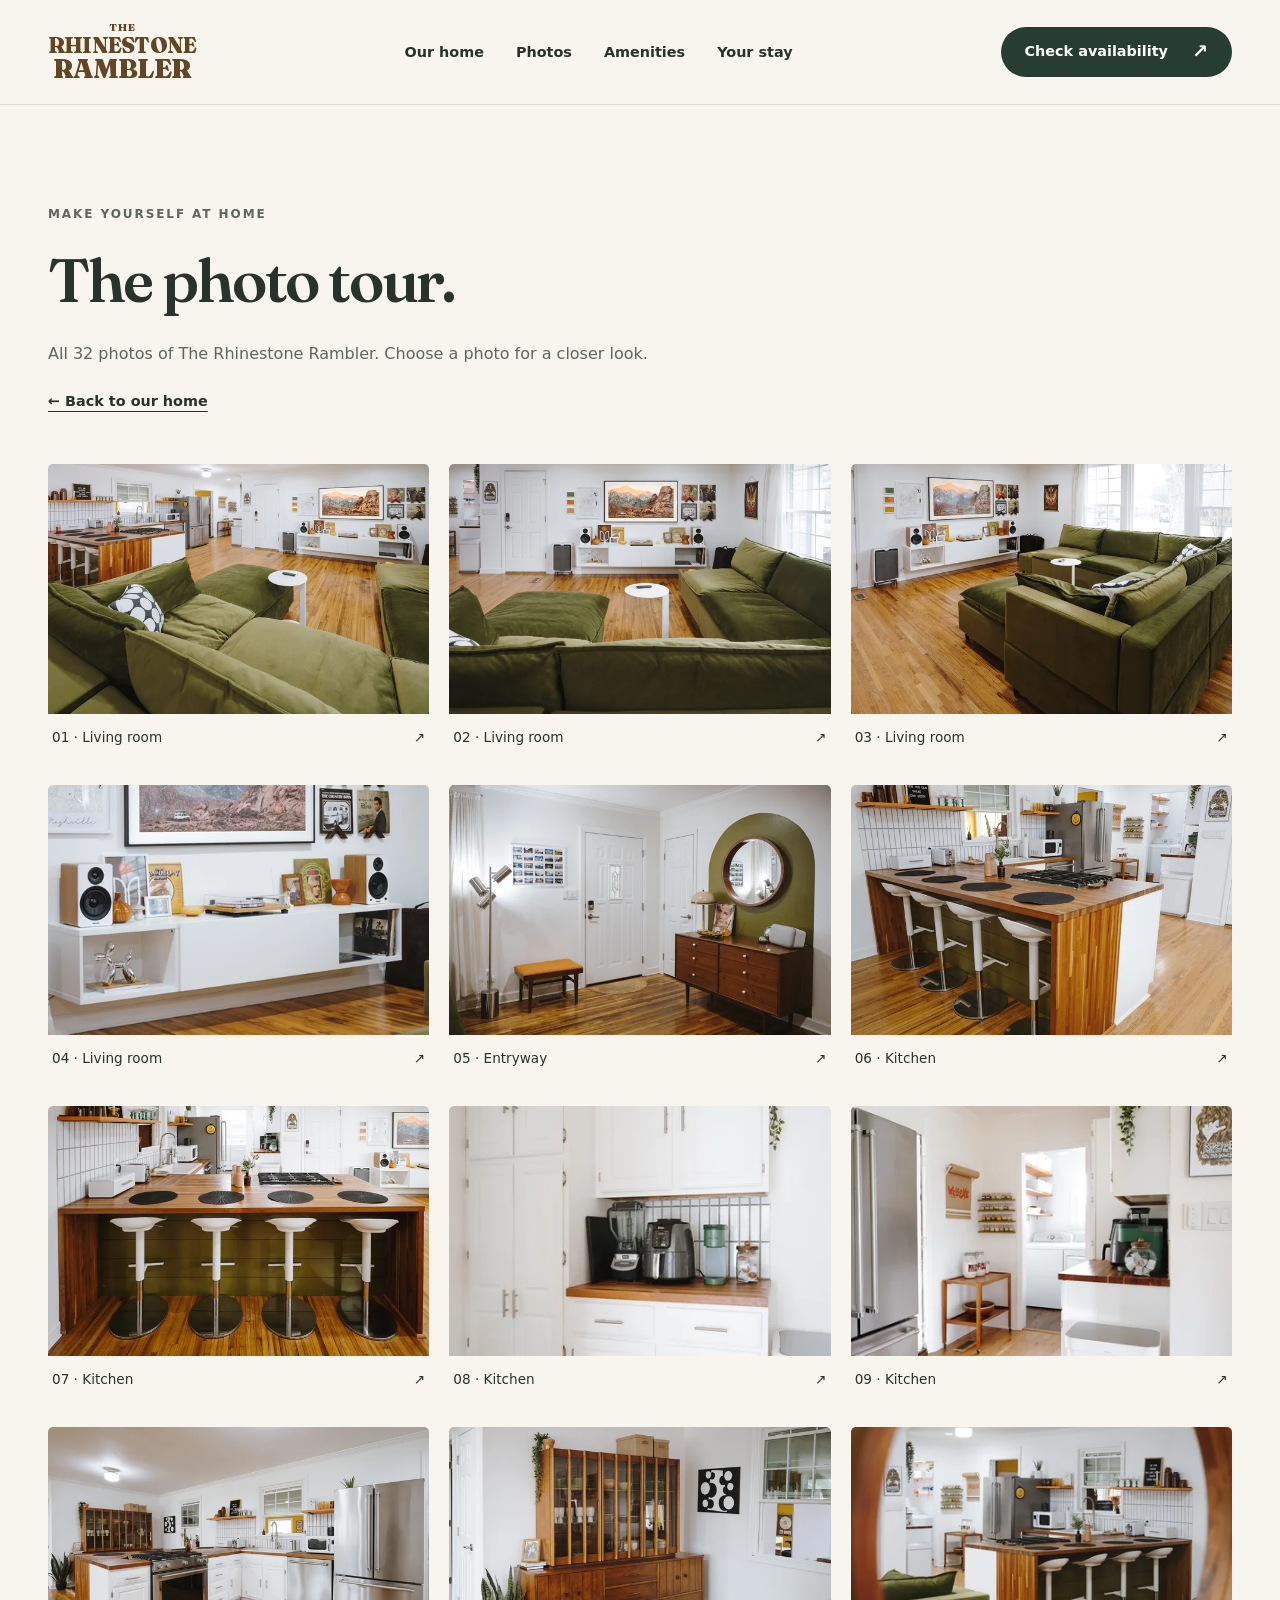
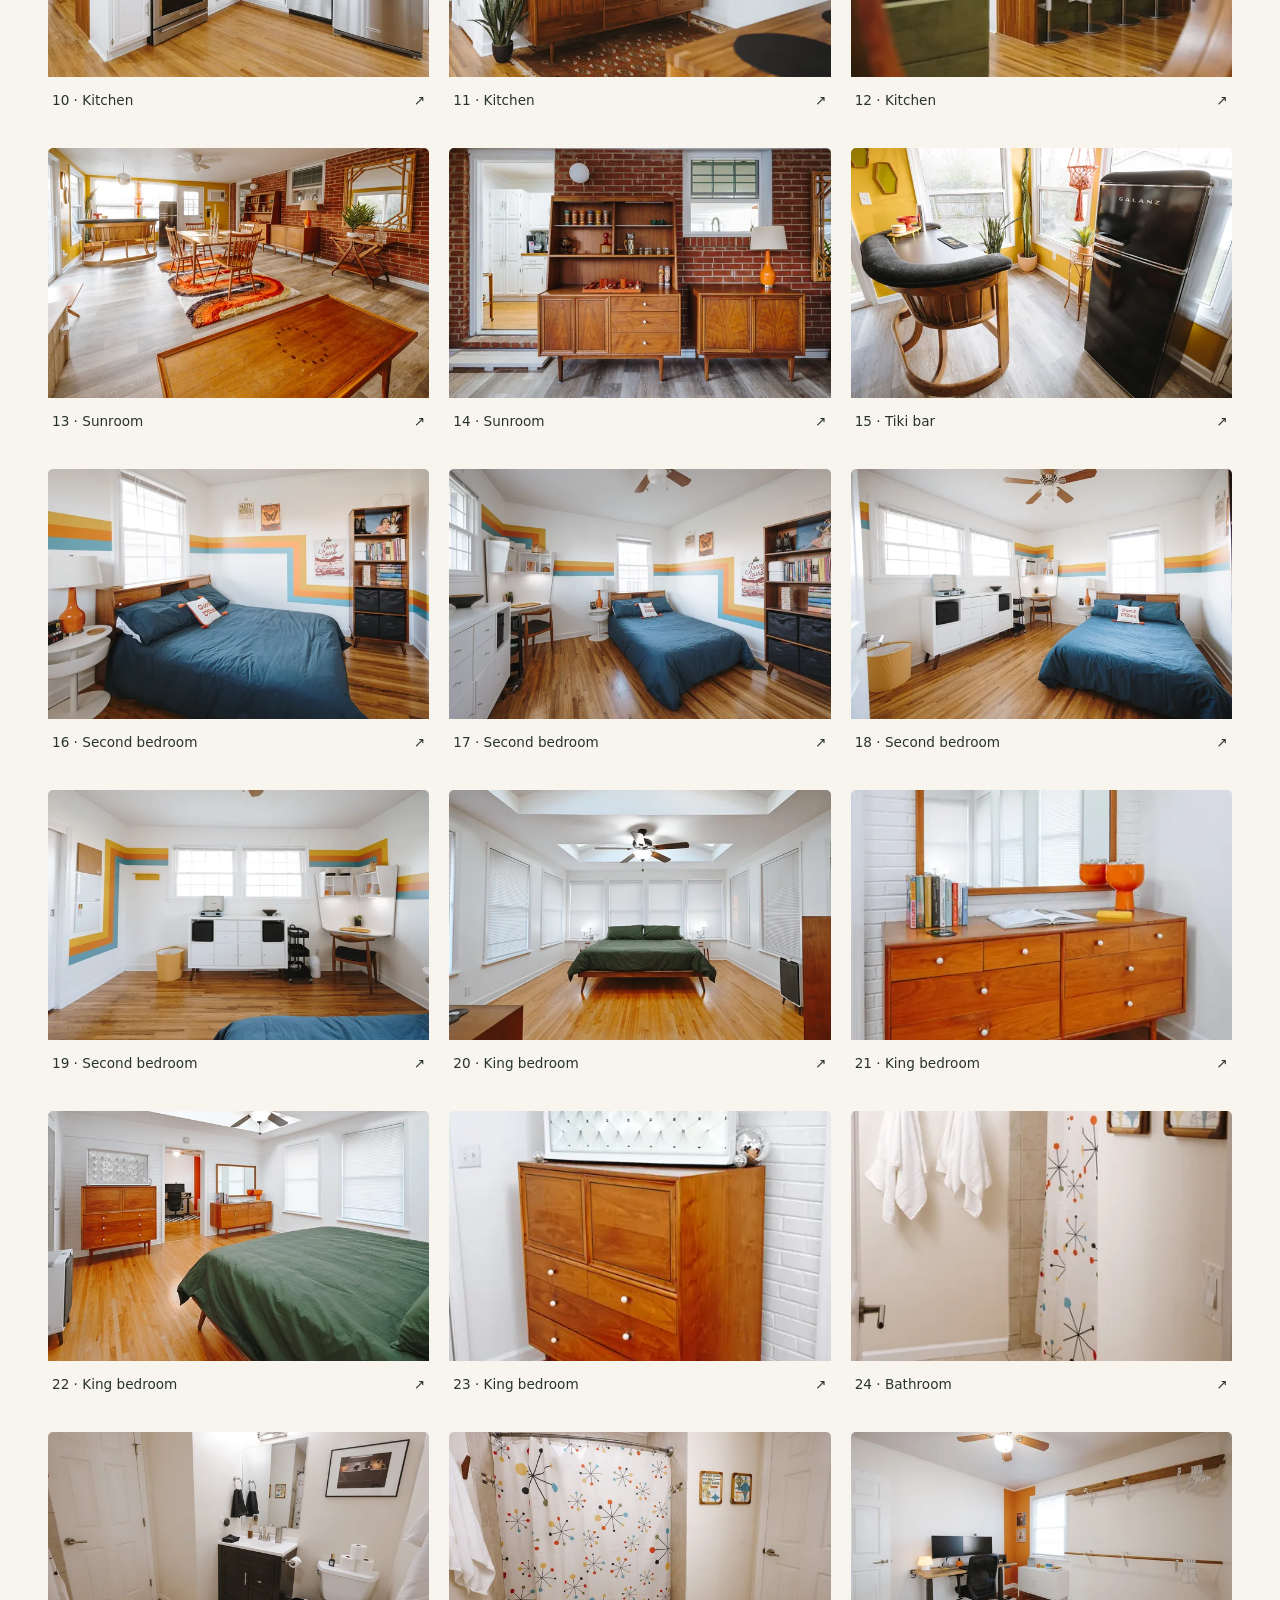
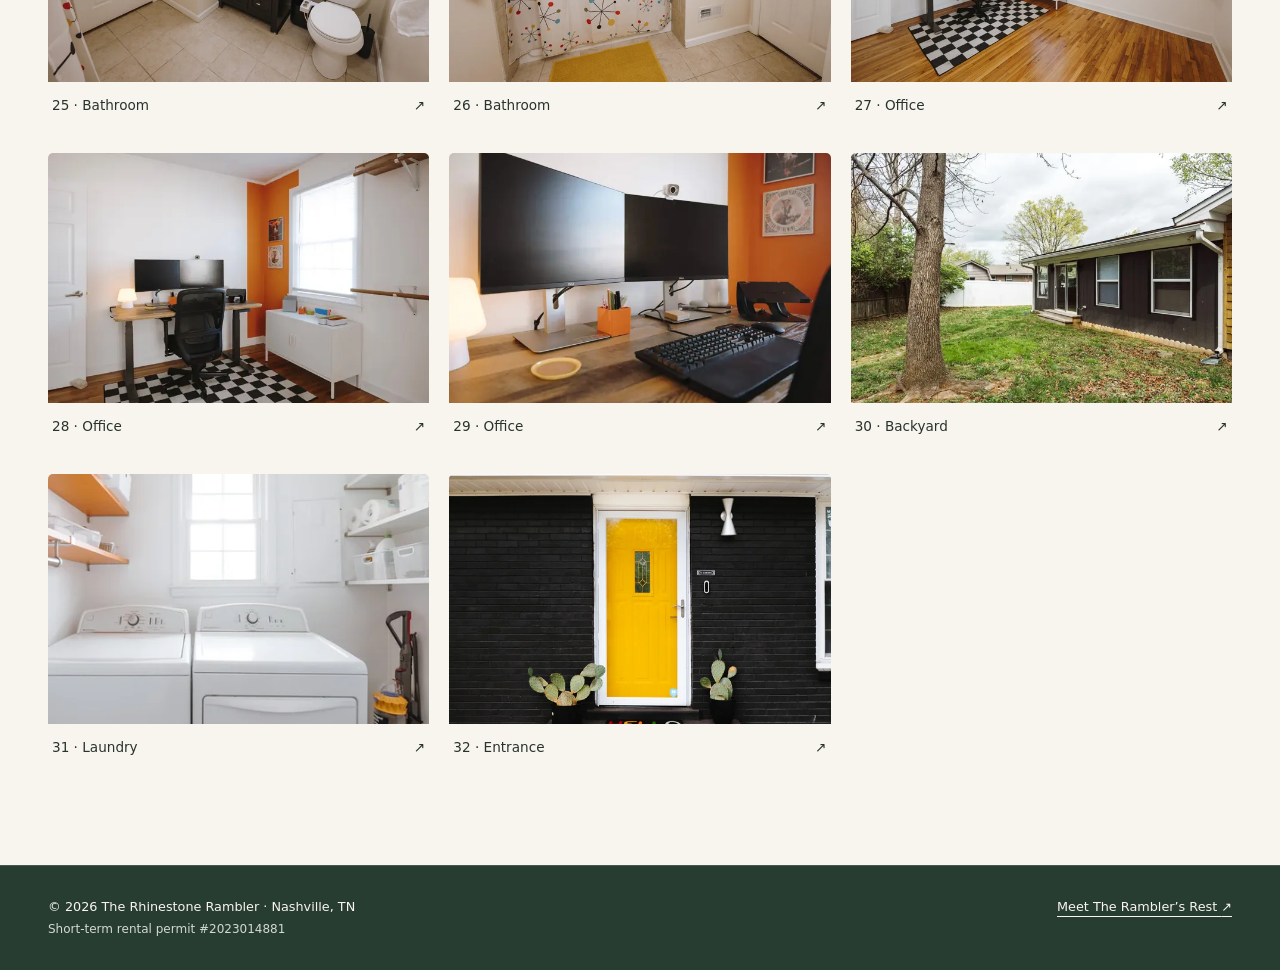
==== photos.html @ 43229714 "Publish The Rhinestone Rambler website" ====
<!doctype html>
<html lang="en">
<head>
  <meta charset="utf-8">
  <meta name="viewport" content="width=device-width, initial-scale=1">
  <title>Photos · The Rhinestone Rambler</title>
  <meta name="description" content="Make yourself at home at The Rhinestone Rambler in Nashville. Mid-century style, a tiki sunroom, two bedrooms, and room to unwind. Book your stay on Airbnb.">
  <meta name="theme-color" content="#283d32">
  <link rel="canonical" href="https://therhinestonerambler.com/photos.html">
  <meta property="og:title" content="Photos · The Rhinestone Rambler">
  <meta property="og:description" content="Our personal Nashville home, shared with fellow ramblers. Mid-century charm, a tiki sunroom, and a little outlaw spirit.">
  <meta property="og:type" content="website">
  <meta property="og:url" content="https://therhinestonerambler.com/photos.html">
  <link rel="icon" type="image/svg+xml" href="assets/favicon.svg">
  <link rel="preload" href="assets/fonts/fraunces-latin.woff2" as="font" type="font/woff2" crossorigin>
  <link rel="stylesheet" href="assets/css/main.css">
  <script src="assets/js/main.js?v=originals-20260930" defer></script>
</head>
<body><a class="skip-link" href="#main">Skip to content</a>  <header class="site-header">
    <div class="container nav-row">
      <a class="wordmark" href="index.html" aria-label="The Rhinestone Rambler, home"><span class="wordmark-the">THE</span><span>RHINESTONE</span><span class="wordmark-bottom">RAMBLER</span></a>
      <nav class="desktop-nav" aria-label="Main navigation"><a href="index.html#about">Our home</a><a href="index.html#photos">Photos</a><a href="index.html#amenities">Amenities</a><a href="index.html#your-stay">Your stay</a></nav>
      <a class="button nav-book" href="https://www.airbnb.com/h/rhinestonerambler" target="_blank" rel="noopener noreferrer">Check availability <span aria-hidden="true">↗</span></a>
    </div>
  </header><main id="main" class="section container"><div class="photos-page-heading"><p class="eyebrow">Make yourself at home</p><h1>The photo tour.</h1><p>All 32 photos of The Rhinestone Rambler. Choose a photo for a closer look.</p><a class="text-link" href="index.html#photos">← Back to our home</a></div><div class="all-photos"><a class="photo-tile" href="assets/images/photo-01.webp?v=originals-20260930" data-photo="0"><figure><img src="assets/images/photo-01-small.webp?v=originals-20260930" width="2048" height="1363" alt="Open-plan living room and kitchen with a generous olive-green sectional." loading="lazy" decoding="async" srcset="assets/images/photo-01-small.webp?v=originals-20260930 640w, assets/images/photo-01-medium.webp?v=originals-20260930 1280w, assets/images/photo-01.webp?v=originals-20260930 2048w" sizes="(max-width: 760px) calc((100vw - 52px) / 2), (max-width: 1336px) calc((100vw - 136px) / 3), 400px"><figcaption>01 · Living room<span aria-hidden="true">↗</span></figcaption></figure></a><a class="photo-tile" href="assets/images/photo-02.webp?v=originals-20260930" data-photo="1"><figure><img src="assets/images/photo-02-small.webp?v=originals-20260930" width="2048" height="1363" alt="An oversized couch for slow mornings and movie nights." loading="lazy" decoding="async" srcset="assets/images/photo-02-small.webp?v=originals-20260930 640w, assets/images/photo-02-medium.webp?v=originals-20260930 1280w, assets/images/photo-02.webp?v=originals-20260930 2048w" sizes="(max-width: 760px) calc((100vw - 52px) / 2), (max-width: 1336px) calc((100vw - 136px) / 3), 400px"><figcaption>02 · Living room<span aria-hidden="true">↗</span></figcaption></figure></a><a class="photo-tile" href="assets/images/photo-03.webp?v=originals-20260930" data-photo="2"><figure><img src="assets/images/photo-03-small.webp?v=originals-20260930" width="2048" height="1363" alt="Mid-century furniture, favorite records, and an art TV." loading="lazy" decoding="async" srcset="assets/images/photo-03-small.webp?v=originals-20260930 640w, assets/images/photo-03-medium.webp?v=originals-20260930 1280w, assets/images/photo-03.webp?v=originals-20260930 2048w" sizes="(max-width: 760px) calc((100vw - 52px) / 2), (max-width: 1336px) calc((100vw - 136px) / 3), 400px"><figcaption>03 · Living room<span aria-hidden="true">↗</span></figcaption></figure></a><a class="photo-tile" href="assets/images/photo-04.webp?v=originals-20260930" data-photo="3"><figure><img src="assets/images/photo-04-small.webp?v=originals-20260930" width="1638" height="2048" alt="A closer look at the art TV, record player, and collected artwork." loading="lazy" decoding="async" srcset="assets/images/photo-04-small.webp?v=originals-20260930 512w, assets/images/photo-04-medium.webp?v=originals-20260930 1024w, assets/images/photo-04.webp?v=originals-20260930 1638w" sizes="(max-width: 760px) calc((100vw - 52px) / 2), (max-width: 1336px) calc((100vw - 136px) / 3), 400px"><figcaption>04 · Living room<span aria-hidden="true">↗</span></figcaption></figure></a><a class="photo-tile" href="assets/images/photo-05.webp?v=originals-20260930" data-photo="4"><figure><img src="assets/images/photo-05-small.webp?v=originals-20260930" width="2048" height="1363" alt="A welcoming foyer with a vintage dresser, round mirror, and bench." loading="lazy" decoding="async" srcset="assets/images/photo-05-small.webp?v=originals-20260930 640w, assets/images/photo-05-medium.webp?v=originals-20260930 1280w, assets/images/photo-05.webp?v=originals-20260930 2048w" sizes="(max-width: 760px) calc((100vw - 52px) / 2), (max-width: 1336px) calc((100vw - 136px) / 3), 400px"><figcaption>05 · Entryway<span aria-hidden="true">↗</span></figcaption></figure></a><a class="photo-tile" href="assets/images/photo-06.webp?v=originals-20260930" data-photo="5"><figure><img src="assets/images/photo-06-small.webp?v=originals-20260930" width="2048" height="1638" alt="A wood breakfast bar and white stools in the open kitchen." loading="lazy" decoding="async" srcset="assets/images/photo-06-small.webp?v=originals-20260930 640w, assets/images/photo-06-medium.webp?v=originals-20260930 1280w, assets/images/photo-06.webp?v=originals-20260930 2048w" sizes="(max-width: 760px) calc((100vw - 52px) / 2), (max-width: 1336px) calc((100vw - 136px) / 3), 400px"><figcaption>06 · Kitchen<span aria-hidden="true">↗</span></figcaption></figure></a><a class="photo-tile" href="assets/images/photo-07.webp?v=originals-20260930" data-photo="6"><figure><img src="assets/images/photo-07-small.webp?v=originals-20260930" width="2048" height="1363" alt="Pull up a seat at the kitchen counter." loading="lazy" decoding="async" srcset="assets/images/photo-07-small.webp?v=originals-20260930 640w, assets/images/photo-07-medium.webp?v=originals-20260930 1280w, assets/images/photo-07.webp?v=originals-20260930 2048w" sizes="(max-width: 760px) calc((100vw - 52px) / 2), (max-width: 1336px) calc((100vw - 136px) / 3), 400px"><figcaption>07 · Kitchen<span aria-hidden="true">↗</span></figcaption></figure></a><a class="photo-tile" href="assets/images/photo-08.webp?v=originals-20260930" data-photo="7"><figure><img src="assets/images/photo-08-small.webp?v=originals-20260930" width="1363" height="2048" alt="The coffee corner, with a Keurig and a sunny window." loading="lazy" decoding="async" srcset="assets/images/photo-08-small.webp?v=originals-20260930 426w, assets/images/photo-08-medium.webp?v=originals-20260930 852w, assets/images/photo-08.webp?v=originals-20260930 1363w" sizes="(max-width: 760px) calc((100vw - 52px) / 2), (max-width: 1336px) calc((100vw - 136px) / 3), 400px"><figcaption>08 · Kitchen<span aria-hidden="true">↗</span></figcaption></figure></a><a class="photo-tile" href="assets/images/photo-09.webp?v=originals-20260930" data-photo="8"><figure><img src="assets/images/photo-09-small.webp?v=originals-20260930" width="1363" height="2048" alt="A view through the bright kitchen toward the living room." loading="lazy" decoding="async" srcset="assets/images/photo-09-small.webp?v=originals-20260930 426w, assets/images/photo-09-medium.webp?v=originals-20260930 852w, assets/images/photo-09.webp?v=originals-20260930 1363w" sizes="(max-width: 760px) calc((100vw - 52px) / 2), (max-width: 1336px) calc((100vw - 136px) / 3), 400px"><figcaption>09 · Kitchen<span aria-hidden="true">↗</span></figcaption></figure></a><a class="photo-tile" href="assets/images/photo-10.webp?v=originals-20260930" data-photo="9"><figure><img src="assets/images/photo-10-small.webp?v=originals-20260930" width="2048" height="1363" alt="A gas range, matching appliances, and space to cook." loading="lazy" decoding="async" srcset="assets/images/photo-10-small.webp?v=originals-20260930 640w, assets/images/photo-10-medium.webp?v=originals-20260930 1280w, assets/images/photo-10.webp?v=originals-20260930 2048w" sizes="(max-width: 760px) calc((100vw - 52px) / 2), (max-width: 1336px) calc((100vw - 136px) / 3), 400px"><figcaption>10 · Kitchen<span aria-hidden="true">↗</span></figcaption></figure></a><a class="photo-tile" href="assets/images/photo-11.webp?v=originals-20260930" data-photo="10"><figure><img src="assets/images/photo-11-small.webp?v=originals-20260930" width="2048" height="1363" alt="Vintage wood furniture and favorite pieces in the kitchen." loading="lazy" decoding="async" srcset="assets/images/photo-11-small.webp?v=originals-20260930 640w, assets/images/photo-11-medium.webp?v=originals-20260930 1280w, assets/images/photo-11.webp?v=originals-20260930 2048w" sizes="(max-width: 760px) calc((100vw - 52px) / 2), (max-width: 1336px) calc((100vw - 136px) / 3), 400px"><figcaption>11 · Kitchen<span aria-hidden="true">↗</span></figcaption></figure></a><a class="photo-tile" href="assets/images/photo-12.webp?v=originals-20260930" data-photo="11"><figure><img src="assets/images/photo-12-small.webp?v=originals-20260930" width="1363" height="2048" alt="A glimpse of the breakfast bar in the entryway mirror." loading="lazy" decoding="async" srcset="assets/images/photo-12-small.webp?v=originals-20260930 426w, assets/images/photo-12-medium.webp?v=originals-20260930 852w, assets/images/photo-12.webp?v=originals-20260930 1363w" sizes="(max-width: 760px) calc((100vw - 52px) / 2), (max-width: 1336px) calc((100vw - 136px) / 3), 400px"><figcaption>12 · Kitchen<span aria-hidden="true">↗</span></figcaption></figure></a><a class="photo-tile" href="assets/images/photo-13.webp?v=originals-20260930" data-photo="12"><figure><img src="assets/images/photo-13-small.webp?v=originals-20260930" width="2048" height="1363" alt="The bonus room, with dining space, vintage seating, and a tiki bar." loading="lazy" decoding="async" srcset="assets/images/photo-13-small.webp?v=originals-20260930 640w, assets/images/photo-13-medium.webp?v=originals-20260930 1280w, assets/images/photo-13.webp?v=originals-20260930 2048w" sizes="(max-width: 760px) calc((100vw - 52px) / 2), (max-width: 1336px) calc((100vw - 136px) / 3), 400px"><figcaption>13 · Sunroom<span aria-hidden="true">↗</span></figcaption></figure></a><a class="photo-tile" href="assets/images/photo-14.webp?v=originals-20260930" data-photo="13"><figure><img src="assets/images/photo-14-small.webp?v=originals-20260930" width="2048" height="1363" alt="Vintage furnishings against the sunroom’s brick wall." loading="lazy" decoding="async" srcset="assets/images/photo-14-small.webp?v=originals-20260930 640w, assets/images/photo-14-medium.webp?v=originals-20260930 1280w, assets/images/photo-14.webp?v=originals-20260930 2048w" sizes="(max-width: 760px) calc((100vw - 52px) / 2), (max-width: 1336px) calc((100vw - 136px) / 3), 400px"><figcaption>14 · Sunroom<span aria-hidden="true">↗</span></figcaption></figure></a><a class="photo-tile" href="assets/images/photo-15.webp?v=originals-20260930" data-photo="14"><figure><img src="assets/images/photo-15-small.webp?v=originals-20260930" width="2048" height="1363" alt="The tiki corner. The small fridge is reserved for our personal use." loading="lazy" decoding="async" srcset="assets/images/photo-15-small.webp?v=originals-20260930 640w, assets/images/photo-15-medium.webp?v=originals-20260930 1280w, assets/images/photo-15.webp?v=originals-20260930 2048w" sizes="(max-width: 760px) calc((100vw - 52px) / 2), (max-width: 1336px) calc((100vw - 136px) / 3), 400px"><figcaption>15 · Tiki bar<span aria-hidden="true">↗</span></figcaption></figure></a><a class="photo-tile" href="assets/images/photo-16.webp?v=originals-20260930" data-photo="15"><figure><img src="assets/images/photo-16-small.webp?v=originals-20260930" width="2048" height="1363" alt="A full-size bed, blue bedding, and retro wall stripes." loading="lazy" decoding="async" srcset="assets/images/photo-16-small.webp?v=originals-20260930 640w, assets/images/photo-16-medium.webp?v=originals-20260930 1280w, assets/images/photo-16.webp?v=originals-20260930 2048w" sizes="(max-width: 760px) calc((100vw - 52px) / 2), (max-width: 1336px) calc((100vw - 136px) / 3), 400px"><figcaption>16 · Second bedroom<span aria-hidden="true">↗</span></figcaption></figure></a><a class="photo-tile" href="assets/images/photo-17.webp?v=originals-20260930" data-photo="16"><figure><img src="assets/images/photo-17-small.webp?v=originals-20260930" width="2048" height="1363" alt="The colorful front bedroom with windows and a desk." loading="lazy" decoding="async" srcset="assets/images/photo-17-small.webp?v=originals-20260930 640w, assets/images/photo-17-medium.webp?v=originals-20260930 1280w, assets/images/photo-17.webp?v=originals-20260930 2048w" sizes="(max-width: 760px) calc((100vw - 52px) / 2), (max-width: 1336px) calc((100vw - 136px) / 3), 400px"><figcaption>17 · Second bedroom<span aria-hidden="true">↗</span></figcaption></figure></a><a class="photo-tile" href="assets/images/photo-18.webp?v=originals-20260930" data-photo="17"><figure><img src="assets/images/photo-18-small.webp?v=originals-20260930" width="2048" height="1363" alt="A bright corner bedroom with a full-size bed." loading="lazy" decoding="async" srcset="assets/images/photo-18-small.webp?v=originals-20260930 640w, assets/images/photo-18-medium.webp?v=originals-20260930 1280w, assets/images/photo-18.webp?v=originals-20260930 2048w" sizes="(max-width: 760px) calc((100vw - 52px) / 2), (max-width: 1336px) calc((100vw - 136px) / 3), 400px"><figcaption>18 · Second bedroom<span aria-hidden="true">↗</span></figcaption></figure></a><a class="photo-tile" href="assets/images/photo-19.webp?v=originals-20260930" data-photo="18"><figure><img src="assets/images/photo-19-small.webp?v=originals-20260930" width="2048" height="1363" alt="The bedroom workstation and colorful painted details." loading="lazy" decoding="async" srcset="assets/images/photo-19-small.webp?v=originals-20260930 640w, assets/images/photo-19-medium.webp?v=originals-20260930 1280w, assets/images/photo-19.webp?v=originals-20260930 2048w" sizes="(max-width: 760px) calc((100vw - 52px) / 2), (max-width: 1336px) calc((100vw - 136px) / 3), 400px"><figcaption>19 · Second bedroom<span aria-hidden="true">↗</span></figcaption></figure></a><a class="photo-tile" href="assets/images/photo-20.webp?v=originals-20260930" data-photo="19"><figure><img src="assets/images/photo-20-small.webp?v=originals-20260930" width="2048" height="1363" alt="The main bedroom, with a king bed, windows, and skylights." loading="lazy" decoding="async" srcset="assets/images/photo-20-small.webp?v=originals-20260930 640w, assets/images/photo-20-medium.webp?v=originals-20260930 1280w, assets/images/photo-20.webp?v=originals-20260930 2048w" sizes="(max-width: 760px) calc((100vw - 52px) / 2), (max-width: 1336px) calc((100vw - 136px) / 3), 400px"><figcaption>20 · King bedroom<span aria-hidden="true">↗</span></figcaption></figure></a><a class="photo-tile" href="assets/images/photo-21.webp?v=originals-20260930" data-photo="20"><figure><img src="assets/images/photo-21-small.webp" width="640" height="426" alt="A vintage dresser and mirror in the main bedroom." loading="lazy" decoding="async"><figcaption>21 · King bedroom<span aria-hidden="true">↗</span></figcaption></figure></a><a class="photo-tile" href="assets/images/photo-22.webp?v=originals-20260930" data-photo="21"><figure><img src="assets/images/photo-22-small.webp?v=originals-20260930" width="2048" height="1363" alt="Green bedding and warm wood furniture in the main bedroom." loading="lazy" decoding="async" srcset="assets/images/photo-22-small.webp?v=originals-20260930 640w, assets/images/photo-22-medium.webp?v=originals-20260930 1280w, assets/images/photo-22.webp?v=originals-20260930 2048w" sizes="(max-width: 760px) calc((100vw - 52px) / 2), (max-width: 1336px) calc((100vw - 136px) / 3), 400px"><figcaption>22 · King bedroom<span aria-hidden="true">↗</span></figcaption></figure></a><a class="photo-tile" href="assets/images/photo-23.webp?v=originals-20260930" data-photo="22"><figure><img src="assets/images/photo-23-small.webp" width="640" height="426" alt="A mid-century chest of drawers and a bright window." loading="lazy" decoding="async"><figcaption>23 · King bedroom<span aria-hidden="true">↗</span></figcaption></figure></a><a class="photo-tile" href="assets/images/photo-24.webp?v=originals-20260930" data-photo="23"><figure><img src="assets/images/photo-24-small.webp?v=originals-20260930" width="1363" height="2048" alt="The full bathroom with a tub and shower combination." loading="lazy" decoding="async" srcset="assets/images/photo-24-small.webp?v=originals-20260930 426w, assets/images/photo-24-medium.webp?v=originals-20260930 852w, assets/images/photo-24.webp?v=originals-20260930 1363w" sizes="(max-width: 760px) calc((100vw - 52px) / 2), (max-width: 1336px) calc((100vw - 136px) / 3), 400px"><figcaption>24 · Bathroom<span aria-hidden="true">↗</span></figcaption></figure></a><a class="photo-tile" href="assets/images/photo-25.webp?v=originals-20260930" data-photo="24"><figure><img src="assets/images/photo-25-small.webp?v=originals-20260930" width="2048" height="1363" alt="The bathroom vanity and toilet with bidet attachment." loading="lazy" decoding="async" srcset="assets/images/photo-25-small.webp?v=originals-20260930 640w, assets/images/photo-25-medium.webp?v=originals-20260930 1280w, assets/images/photo-25.webp?v=originals-20260930 2048w" sizes="(max-width: 760px) calc((100vw - 52px) / 2), (max-width: 1336px) calc((100vw - 136px) / 3), 400px"><figcaption>25 · Bathroom<span aria-hidden="true">↗</span></figcaption></figure></a><a class="photo-tile" href="assets/images/photo-26.webp?v=originals-20260930" data-photo="25"><figure><img src="assets/images/photo-26-small.webp?v=originals-20260930" width="2048" height="1363" alt="The tub and shower with a playful patterned curtain." loading="lazy" decoding="async" srcset="assets/images/photo-26-small.webp?v=originals-20260930 640w, assets/images/photo-26-medium.webp?v=originals-20260930 1280w, assets/images/photo-26.webp?v=originals-20260930 2048w" sizes="(max-width: 760px) calc((100vw - 52px) / 2), (max-width: 1336px) calc((100vw - 136px) / 3), 400px"><figcaption>26 · Bathroom<span aria-hidden="true">↗</span></figcaption></figure></a><a class="photo-tile" href="assets/images/photo-27.webp?v=originals-20260930" data-photo="26"><figure><img src="assets/images/photo-27-small.webp?v=originals-20260930" width="2048" height="1363" alt="A dedicated office with a desk and space to hang clothes." loading="lazy" decoding="async" srcset="assets/images/photo-27-small.webp?v=originals-20260930 640w, assets/images/photo-27-medium.webp?v=originals-20260930 1280w, assets/images/photo-27.webp?v=originals-20260930 2048w" sizes="(max-width: 760px) calc((100vw - 52px) / 2), (max-width: 1336px) calc((100vw - 136px) / 3), 400px"><figcaption>27 · Office<span aria-hidden="true">↗</span></figcaption></figure></a><a class="photo-tile" href="assets/images/photo-28.webp?v=originals-20260930" data-photo="27"><figure><img src="assets/images/photo-28-small.webp" width="640" height="426" alt="A bright workspace with a chair, desk, and two monitors." loading="lazy" decoding="async"><figcaption>28 · Office<span aria-hidden="true">↗</span></figcaption></figure></a><a class="photo-tile" href="assets/images/photo-29.webp?v=originals-20260930" data-photo="28"><figure><img src="assets/images/photo-29-small.webp" width="640" height="426" alt="Dual monitors and a USB-C hub, ready for your laptop." loading="lazy" decoding="async"><figcaption>29 · Office<span aria-hidden="true">↗</span></figcaption></figure></a><a class="photo-tile" href="assets/images/photo-30.webp?v=originals-20260930" data-photo="29"><figure><img src="assets/images/photo-30-small.webp" width="640" height="426" alt="Our private backyard. Please note that it is not fully fenced." loading="lazy" decoding="async"><figcaption>30 · Backyard<span aria-hidden="true">↗</span></figcaption></figure></a><a class="photo-tile" href="assets/images/photo-31.webp?v=originals-20260930" data-photo="30"><figure><img src="assets/images/photo-31-small.webp?v=originals-20260930" width="1363" height="2048" alt="A full-size washer and dryer for your stay." loading="lazy" decoding="async" srcset="assets/images/photo-31-small.webp?v=originals-20260930 426w, assets/images/photo-31-medium.webp?v=originals-20260930 852w, assets/images/photo-31.webp?v=originals-20260930 1363w" sizes="(max-width: 760px) calc((100vw - 52px) / 2), (max-width: 1336px) calc((100vw - 136px) / 3), 400px"><figcaption>31 · Laundry<span aria-hidden="true">↗</span></figcaption></figure></a><a class="photo-tile" href="assets/images/photo-32.webp?v=originals-20260930" data-photo="31"><figure><img src="assets/images/photo-32-small.webp?v=originals-20260930" width="2048" height="1638" alt="Our bright yellow front door. Two steps lead into the home." loading="lazy" decoding="async" srcset="assets/images/photo-32-small.webp?v=originals-20260930 640w, assets/images/photo-32-medium.webp?v=originals-20260930 1280w, assets/images/photo-32.webp?v=originals-20260930 2048w" sizes="(max-width: 760px) calc((100vw - 52px) / 2), (max-width: 1336px) calc((100vw - 136px) / 3), 400px"><figcaption>32 · Entrance<span aria-hidden="true">↗</span></figcaption></figure></a></div></main>  <footer class="site-footer"><div class="container footer-row"><p>© <span id="year">2026</span> The Rhinestone Rambler · Nashville, TN<br><span class="permit">Short-term rental permit #2023014881</span></p><a href="https://theramblersrest.com" target="_blank" rel="noopener noreferrer">Meet The Rambler’s Rest <span aria-hidden="true">↗</span></a></div></footer>
  <dialog class="photo-viewer" id="photo-viewer" aria-labelledby="viewer-title"><div class="viewer-top"><h2 id="viewer-title">A look around the Rambler</h2><button class="viewer-close" type="button" aria-label="Close photo gallery">Close <span aria-hidden="true">×</span></button></div><div class="viewer-stage"><button class="viewer-arrow viewer-prev" type="button" aria-label="Previous photo">←</button><img id="viewer-image" alt=""><button class="viewer-arrow viewer-next" type="button" aria-label="Next photo">→</button></div><div class="viewer-bottom"><p id="viewer-caption" aria-live="polite"></p><p class="viewer-hint">Use arrow keys or swipe to explore</p></div></dialog>
</body>
</html>
---- assets/css/main.css ----
@font-face{font-family:Fraunces;src:url('../fonts/fraunces-latin.woff2') format('woff2');font-weight:100 900;font-style:normal;font-display:swap}
:root{--cream:#f8f5ee;--paper:#fffdf8;--green:#283d32;--rust:#95442f;--brown:#644524;--gold:#dbaf62;--ink:#28332c;--muted:#5e655f;--line:#d9dace;--serif:Fraunces,Georgia,serif;--sans:Inter,ui-sans-serif,system-ui,-apple-system,BlinkMacSystemFont,"Segoe UI",sans-serif}
*{box-sizing:border-box}html{scroll-behavior:smooth;scroll-padding-top:110px}body{margin:0;background:var(--cream);color:var(--ink);font-family:var(--sans);font-size:16px;line-height:1.7}img{max-width:100%;display:block}a{color:inherit;text-underline-offset:5px}button{font:inherit}button,a{-webkit-tap-highlight-color:transparent}button{cursor:pointer}:focus-visible{outline:3px solid var(--rust);outline-offset:5px}::selection{background:var(--gold);color:var(--green)}.container{width:min(1240px,calc(100% - 96px));margin-inline:auto}.section{padding-block:100px}.eyebrow{text-transform:uppercase;font-size:.75rem;font-weight:750;letter-spacing:.16em;margin:0 0 24px;line-height:1.5}.sparkle{font-size:1.2rem;vertical-align:-.05em;margin-right:10px;color:var(--rust)}h1,h2,h3,p{margin-top:0}h1,h2,h3{font-family:var(--serif);font-variation-settings:'opsz' 50;font-weight:600;line-height:1.1;letter-spacing:-.04em}h1{font-size:clamp(3.2rem,4.8vw,5.6rem);margin-bottom:25px}h2{font-size:clamp(2.3rem,3.5vw,3.5rem);margin-bottom:25px}h3{font-size:1.7rem}em{font-style:normal;color:var(--rust)}p{margin-bottom:20px}.lead{font-size:1.25rem;line-height:1.55}.skip-link{position:fixed;top:-100px;left:16px;z-index:100;background:var(--paper);padding:12px}.skip-link:focus{top:12px}.site-header{position:sticky;top:0;z-index:20;background:var(--cream);border-bottom:1px solid #dfded5}.nav-row{display:flex;align-items:center;justify-content:space-between;gap:30px;min-height:104px}.wordmark{font-family:var(--serif);font-variation-settings:'opsz' 40;font-weight:900;display:flex;flex-direction:column;align-items:center;font-size:1.34rem;line-height:1.03;letter-spacing:-.035em;color:var(--brown);text-decoration:none;flex-shrink:0}.wordmark-the{font-size:.67rem;letter-spacing:.05em;line-height:1.25}.wordmark-bottom{font-size:1.63rem}.desktop-nav{display:flex;gap:32px;align-items:center}.desktop-nav a{font-size:.9rem;font-weight:600;text-decoration:none}.desktop-nav a:hover{color:var(--rust);text-decoration:underline}.button{display:inline-flex;align-items:center;justify-content:center;gap:24px;text-align:center;background:var(--green);color:white;min-height:50px;padding:13px 24px;border:0;border-radius:999px;font-size:.9rem;font-weight:650;line-height:1.5;text-decoration:none;transition:background .2s,transform .2s}.button:hover{background:#3c5545;transform:translateY(-2px)}.button-rust{background:var(--rust)}.button-rust:hover{background:#763522}.button span{font-size:1.2rem;line-height:1}.hero{display:grid;grid-template-columns:43% 57%;max-width:1800px;margin-inline:auto;min-height:610px}.hero-copy{padding:80px 35px 70px max(48px,calc((100vw - 1240px)/2));display:flex;flex-direction:column;align-items:flex-start;justify-content:center}.hero-description{font-size:1rem;line-height:1.8;max-width:36ch;color:var(--muted);margin-bottom:30px}.booking-note{font-size:.75rem;margin-top:13px;margin-bottom:0;color:var(--muted)}.hero-photo{position:relative;min-height:100%;overflow:hidden}.hero-photo>img{width:100%;height:100%;object-fit:cover;object-position:center}.photo-note{position:absolute;bottom:26px;right:26px;background:var(--cream);color:var(--green);padding:12px 20px;border-radius:3px;font-size:.85rem;font-family:var(--serif);box-shadow:0 3px 20px #0001;transform:rotate(-3deg)}.facts-bar{background:var(--green);color:var(--cream)}.facts{display:grid;grid-template-columns:repeat(4,1fr);padding-block:25px}.facts p{margin:0;text-align:center;font-size:.85rem;border-right:1px solid #ffffff35}.facts p:last-child{border:0}.facts strong{font-family:var(--serif);font-size:1.55rem;font-weight:600;margin-right:6px}.intro{display:grid;grid-template-columns:1fr 1fr;gap:90px;align-items:center}.intro h2{margin-bottom:0}.intro-copy{max-width:52ch}.intro-copy>p:not(.lead){color:var(--muted)}.site-footer{background:var(--green);color:var(--cream);font-size:.8rem}.footer-row{display:flex;justify-content:space-between;gap:24px;padding-block:30px}.footer-row p{margin:0}
.text-link{font-weight:650;font-size:.9rem;text-decoration-thickness:1px}.text-link:hover{color:var(--rust)}.text-link span{display:inline-block;margin-left:8px}.section-heading{display:flex;justify-content:space-between;gap:40px;align-items:flex-end;margin-bottom:35px}.section-heading h2{margin-bottom:0}.section-heading .eyebrow{margin-bottom:18px}.section-intro{color:var(--muted);margin:0}.gallery-section{background:#eaeade}.button-outline{border:1px solid var(--green);color:var(--green);background:transparent}.button-outline:hover{background:var(--green);color:white}.photo-grid{display:grid;grid-template-columns:2fr 1fr 1fr;gap:18px}.photo-tile{display:block;text-decoration:none;min-width:0;overflow:hidden;border-radius:5px}.photo-tile figure{margin:0;height:100%;display:flex;flex-direction:column}.photo-tile img{width:100%;height:195px;object-fit:cover;transition:filter .2s}.photo-tile:hover img{filter:brightness(.9)}.photo-tile figcaption{display:flex;justify-content:space-between;gap:12px;align-items:center;padding:14px 4px 8px;font-size:.85rem;line-height:1.4}.photo-tile-featured{grid-row:span 2}.photo-tile-featured img{height:100%;min-height:0;flex:1;object-position:57% center}.photo-tile-featured figcaption{flex-shrink:0}.amenity-grid{display:grid;grid-template-columns:repeat(3,1fr);gap:40px;margin:45px 0 30px}.amenity-group{border-top:1px solid var(--line);padding-top:24px}.amenity-number{display:block;font-size:.7rem;letter-spacing:.15em;color:var(--rust);font-weight:750;margin-bottom:24px}.amenity-group h3{font-size:1.5rem;margin-bottom:20px;letter-spacing:-.025em}.amenity-group ul{list-style:none;padding:0;margin:0;color:var(--muted);font-size:.95rem}.amenity-group li{padding:7px 0 7px 20px;position:relative}.amenity-group li::before{content:'·';position:absolute;left:0;color:var(--rust);font-size:1.5rem;line-height:1}.stay-section{background:var(--paper);border-block:1px solid var(--line)}.stay-layout{display:grid;grid-template-columns:5fr 6fr;gap:100px}.stay-intro>p:not(.eyebrow){color:var(--muted);max-width:39ch}.sleep-summary{margin:28px 0 15px;padding-top:6px;max-width:380px}.sleep-summary p{display:flex;justify-content:space-between;gap:15px;font-size:.9rem;border-bottom:1px solid var(--line);padding-bottom:12px;margin-bottom:12px}.sleep-summary strong{font-weight:600}.sleep-summary span{color:var(--muted);text-align:right}.small-copy{font-size:.8rem}.faq{border-top:1px solid var(--line)}details{border-bottom:1px solid var(--line)}summary{list-style:none;cursor:pointer;display:flex;align-items:center;justify-content:space-between;gap:20px;padding:25px 0;font-weight:600;line-height:1.5}summary::-webkit-details-marker{display:none}summary>span{font-size:1.5rem;font-weight:400;flex-shrink:0;transition:transform .2s}details[open] summary>span{transform:rotate(45deg)}summary:hover{color:var(--rust)}.faq-answer{padding:0 30px 24px 0;color:var(--muted);font-size:.95rem}.faq-answer p:last-child{margin-bottom:0}.sister-section{display:grid;grid-template-columns:1fr 1fr;gap:80px;align-items:center}.sister-photo img{width:100%;aspect-ratio:4/3;height:auto;object-fit:cover;border-radius:6px}.sister-copy{max-width:44ch}.sister-copy>p:not(.eyebrow){color:var(--muted)}.booking-section{background:var(--green);color:var(--cream);text-align:center}.booking-section .eyebrow{color:var(--gold)}.booking-section h2{font-size:clamp(2.8rem,4.5vw,4.6rem)}.booking-section>div>p:not(.eyebrow){color:#d8ded7}.booking-section .button{margin-top:14px}.button-gold{background:var(--gold);color:var(--green)}.button-gold:hover{background:#edc37b}.booking-section .booking-note{margin-bottom:0;margin-top:18px}.site-footer{border-top:1px solid #ffffff25}.permit{font-size:.75rem;color:#d3d9d3}.photo-viewer{position:fixed;inset:0;background:#152019;color:var(--cream);width:100%;height:100%;max-width:none;max-height:none;padding:20px 28px;margin:0;border:0;overflow:auto}.photo-viewer[open]{display:grid;grid-template-rows:auto minmax(0,1fr) auto;gap:16px}.photo-viewer::backdrop{background:#152019}.viewer-open{overflow:hidden}.viewer-top{display:flex;justify-content:space-between;align-items:center;gap:20px}.viewer-top h2{font-size:1.3rem;margin:0;letter-spacing:-.02em}.viewer-close,.viewer-arrow{background:transparent;border:1px solid #ffffff60;color:white;border-radius:999px;min-width:48px;min-height:48px;font-size:1.3rem;flex-shrink:0}.viewer-close{display:flex;align-items:center;gap:20px;padding:8px 20px;font-size:.9rem}.viewer-close span{font-size:1.6rem;line-height:1}.viewer-stage{display:flex;align-items:center;justify-content:space-between;gap:20px;min-height:0;position:relative}.viewer-stage img{width:calc(100% - 136px);height:100%;min-height:0;object-fit:contain;touch-action:pan-y pinch-zoom}.viewer-arrow:hover,.viewer-close:hover{background:#ffffff20}.photo-viewer :focus-visible{outline-color:var(--gold)}.viewer-bottom{text-align:center}.viewer-bottom p{margin:0}.viewer-bottom #viewer-caption{font-size:.9rem}.viewer-hint{font-size:.75rem;color:#b6beb7;padding-top:4px}.all-photos{display:grid;grid-template-columns:repeat(3,1fr);gap:30px 20px}.all-photos .photo-tile img{height:250px}.photos-page-heading{max-width:700px;margin-bottom:50px}.photos-page-heading p{color:var(--muted)}
@media(min-width:1800px){.hero-copy{padding-left:72px}}
@media(max-width:1000px){.container{width:calc(100% - 64px)}.hero{grid-template-columns:46% 54%;min-height:540px}.hero-copy{padding:55px 28px 55px 32px}h1{font-size:3.5rem}.desktop-nav{gap:20px}.intro{gap:45px}.section{padding-block:75px}}
@media(max-width:760px){html{scroll-padding-top:90px}.container{width:calc(100% - 40px)}.nav-row{min-height:86px;gap:15px}.wordmark{font-size:1.07rem}.wordmark-bottom{font-size:1.3rem}.wordmark-the{font-size:.6rem}.desktop-nav{display:none}.nav-book{font-size:.75rem;min-height:44px;padding:11px 17px;gap:10px}.hero{grid-template-columns:1fr}.hero-copy{padding:48px 24px 40px;align-items:center;text-align:center}.hero .eyebrow{margin-bottom:21px}h1{font-size:clamp(2.8rem,9vw,4.2rem);margin-bottom:20px}.hero-description{margin-bottom:25px;max-width:40ch}.hero-photo{height:340px;min-height:0}.hero-photo>img{object-position:center 55%}.photo-note{right:20px;bottom:20px;font-size:.8rem}.facts{grid-template-columns:1fr 1fr;gap:12px 0;padding-block:20px}.facts p{font-size:.75rem}.facts p:nth-child(2){border:0}.facts strong{font-size:1.3rem}.section{padding-block:64px}.intro{grid-template-columns:1fr;gap:25px}.eyebrow{margin-bottom:18px}.footer-row{flex-direction:column;gap:10px;text-align:center}.lead{font-size:1.15rem}}
@media(prefers-reduced-motion:reduce){html{scroll-behavior:auto}*,*::before,*::after{transition:none!important;animation:none!important}}
@media(max-width:1100px){.desktop-nav{gap:20px}.nav-row{gap:20px}.desktop-nav a{font-size:.8rem}.nav-book{padding-inline:19px;gap:12px}.stay-layout{gap:55px}.sister-section{gap:45px}.amenity-grid{gap:25px}.photo-grid{grid-template-columns:1fr 1fr}.photo-tile-featured{grid-column:span 2;grid-row:auto}.photo-tile-featured img{height:380px;flex:none}.photo-tile img{height:250px}}
@media(max-width:760px){.section-heading{align-items:flex-start;flex-direction:column;gap:22px}.section-heading .button{min-height:46px}.photo-grid{gap:20px 12px}.photo-tile-featured img{height:300px}.photo-tile img{height:170px}.photo-tile figcaption{font-size:.8rem;padding:10px 1px 0;align-items:flex-start}.photo-tile figcaption span{display:none}.amenity-grid{grid-template-columns:1fr;gap:30px;margin-top:30px}.amenity-group{padding-top:20px}.amenity-number{margin-bottom:15px}.amenity-group h3{margin-bottom:12px}.amenity-group li{padding-block:4px}.stay-layout{grid-template-columns:1fr;gap:35px}.stay-intro>p:not(.eyebrow){max-width:none}.sleep-summary{max-width:none}.faq-answer{padding-right:0}summary{padding-block:20px}.sister-section{grid-template-columns:1fr;gap:30px}.sister-copy{max-width:none}.booking-section h2{font-size:2.6rem}.photo-viewer{padding:14px 12px}.viewer-top h2{font-size:1rem;max-width:14ch}.viewer-close{min-height:44px;padding:8px 14px;gap:14px}.viewer-stage{gap:6px}.viewer-stage img{width:100%;height:calc(100% - 65px);align-self:flex-start}.viewer-arrow{position:absolute;bottom:0;font-size:1.2rem;min-width:48px;min-height:48px}.viewer-prev{left:calc(50% - 60px)}.viewer-next{right:calc(50% - 60px)}.viewer-bottom #viewer-caption{font-size:.8rem}.all-photos{grid-template-columns:1fr 1fr;gap:24px 12px}.all-photos .photo-tile img{height:190px}}
@media(max-width:380px){.nav-book{padding-inline:13px;gap:8px}.wordmark{font-size:.94rem}.wordmark-bottom{font-size:1.14rem}.hero-copy{padding-inline:20px}.photo-tile img,.all-photos .photo-tile img{height:145px}.photo-tile-featured img{height:270px}}
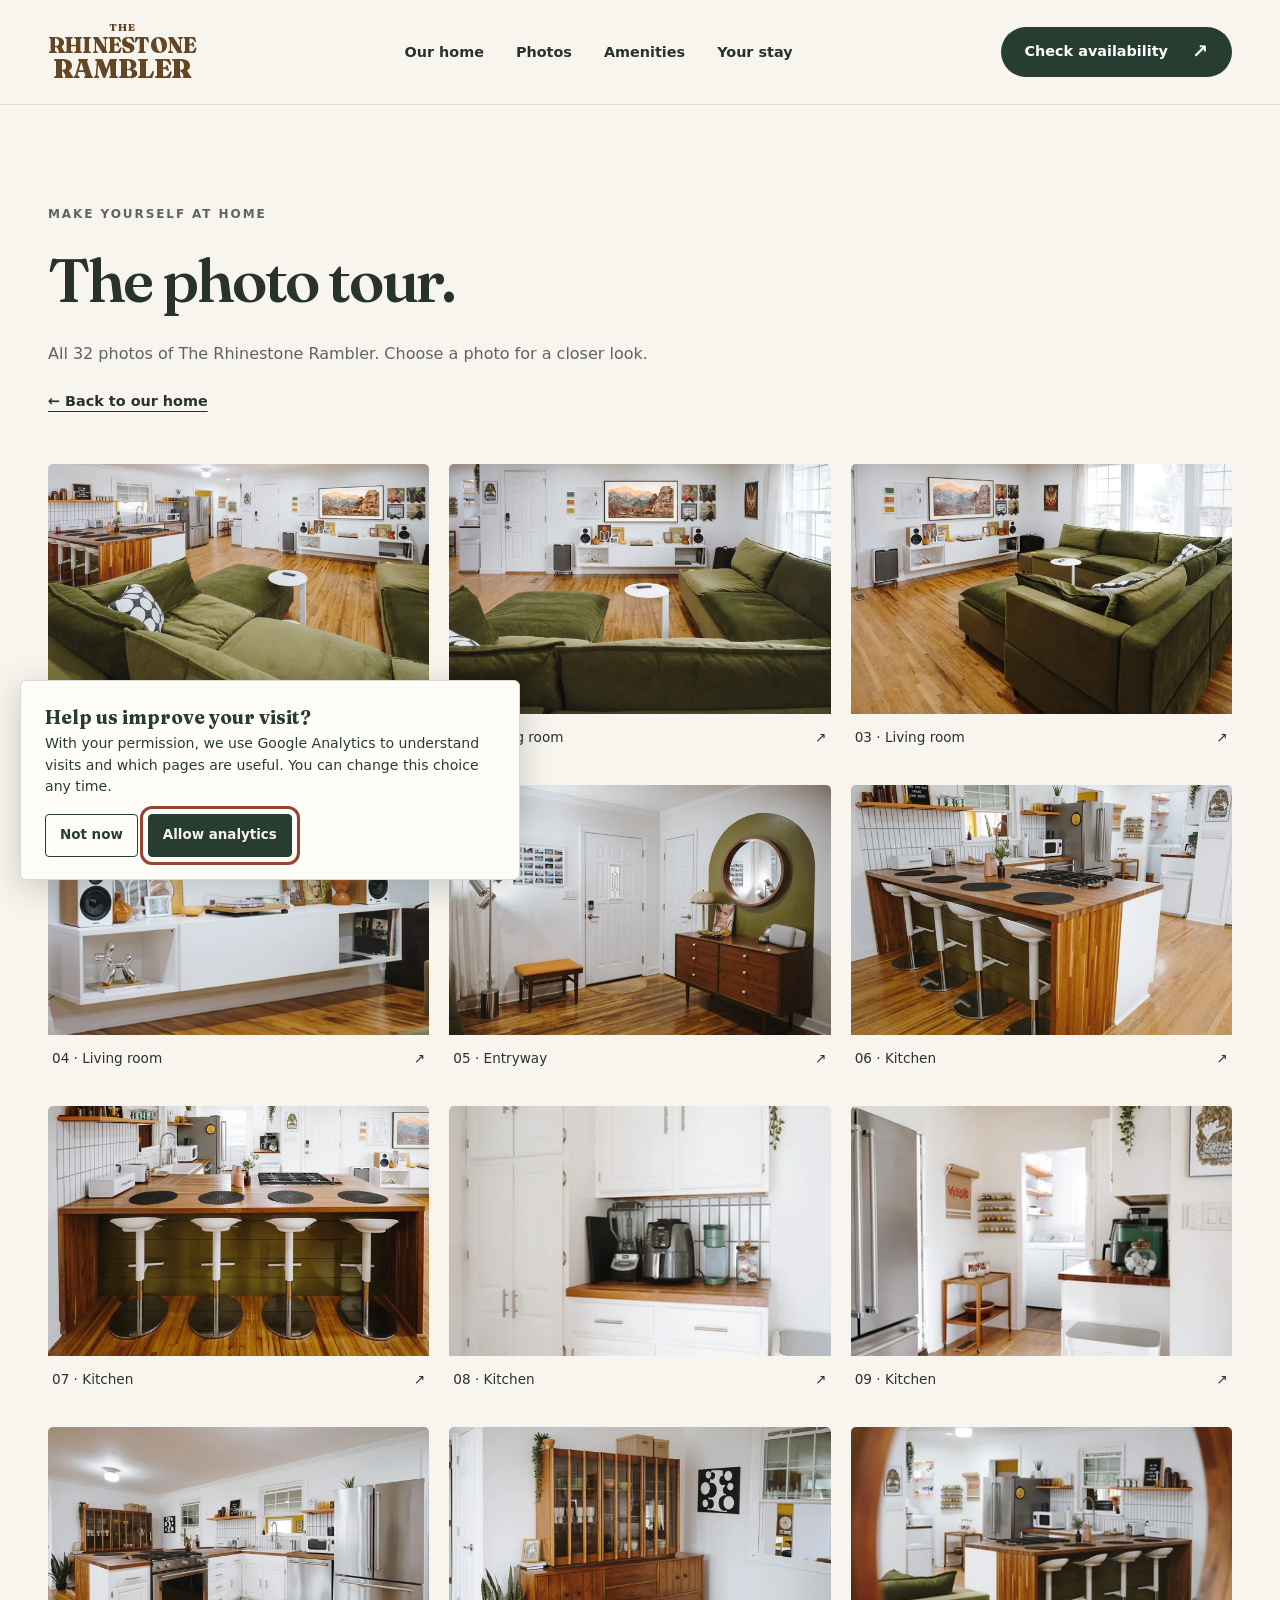
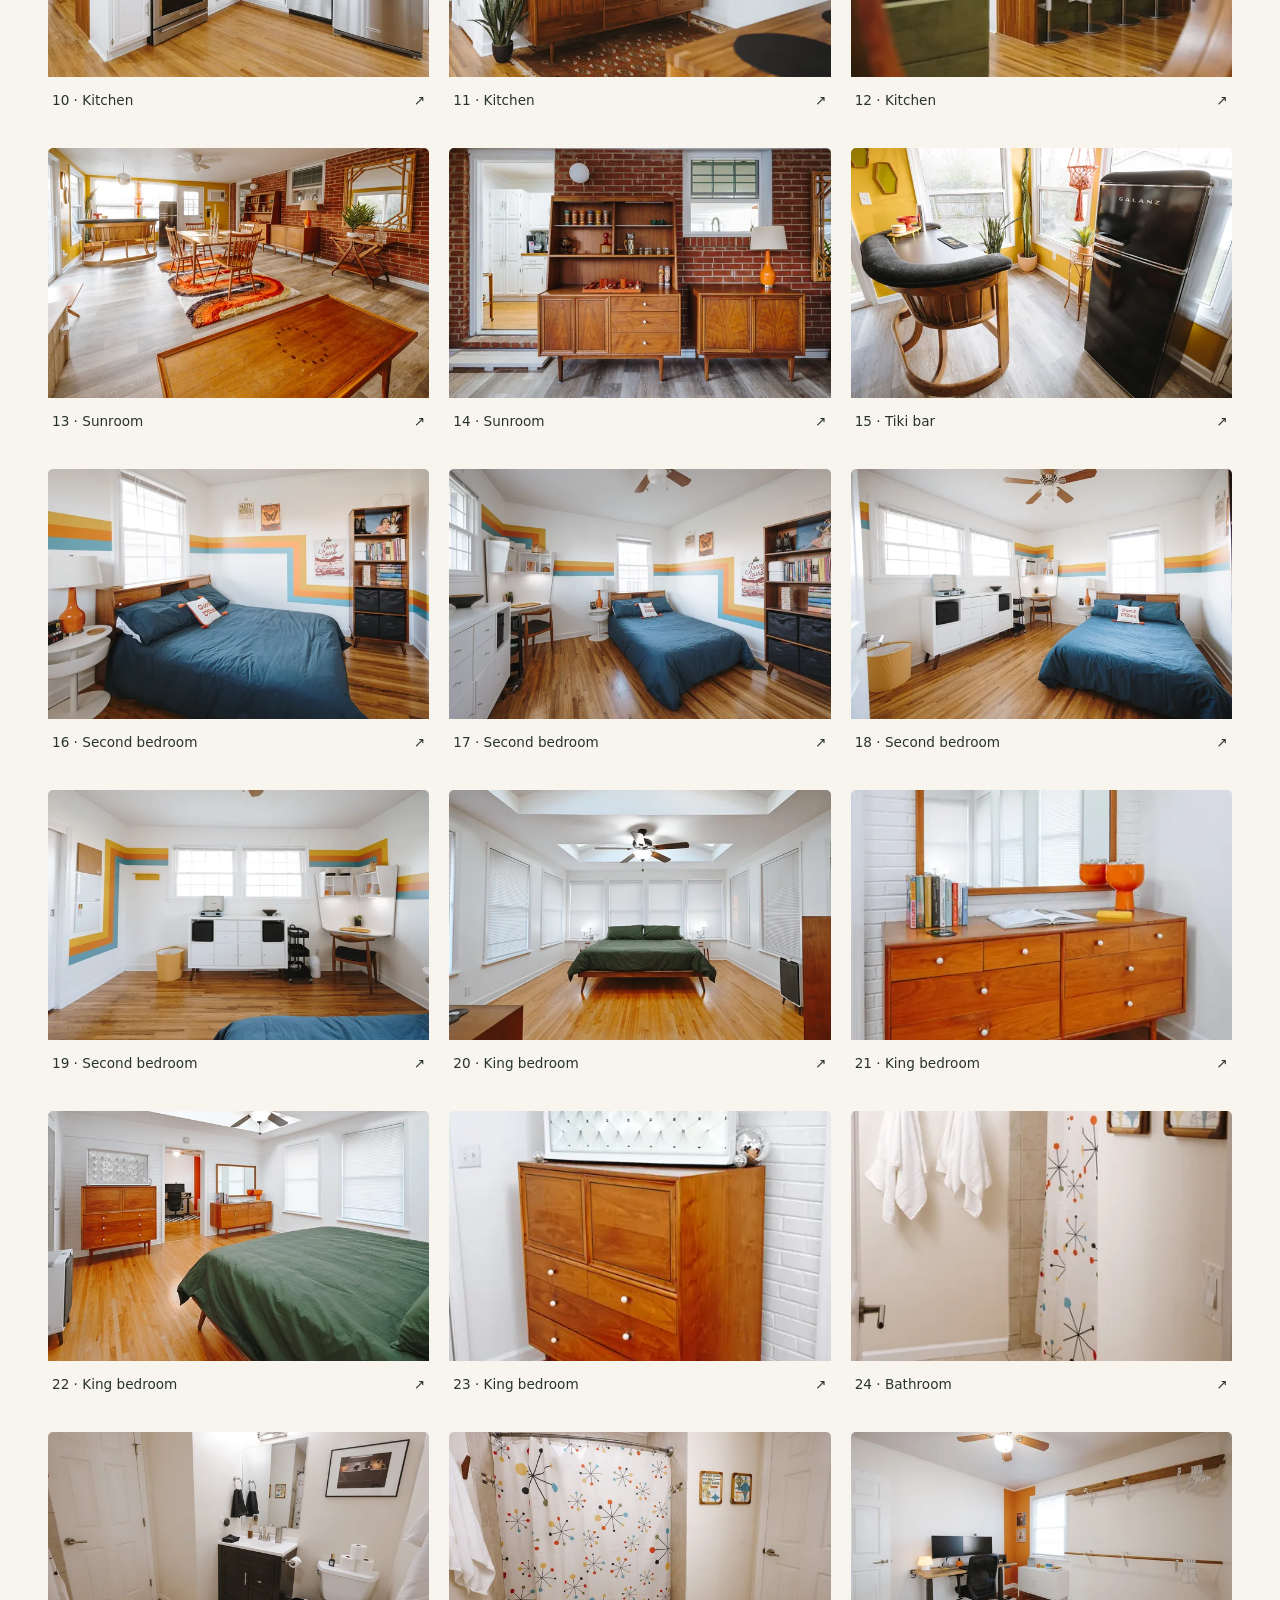
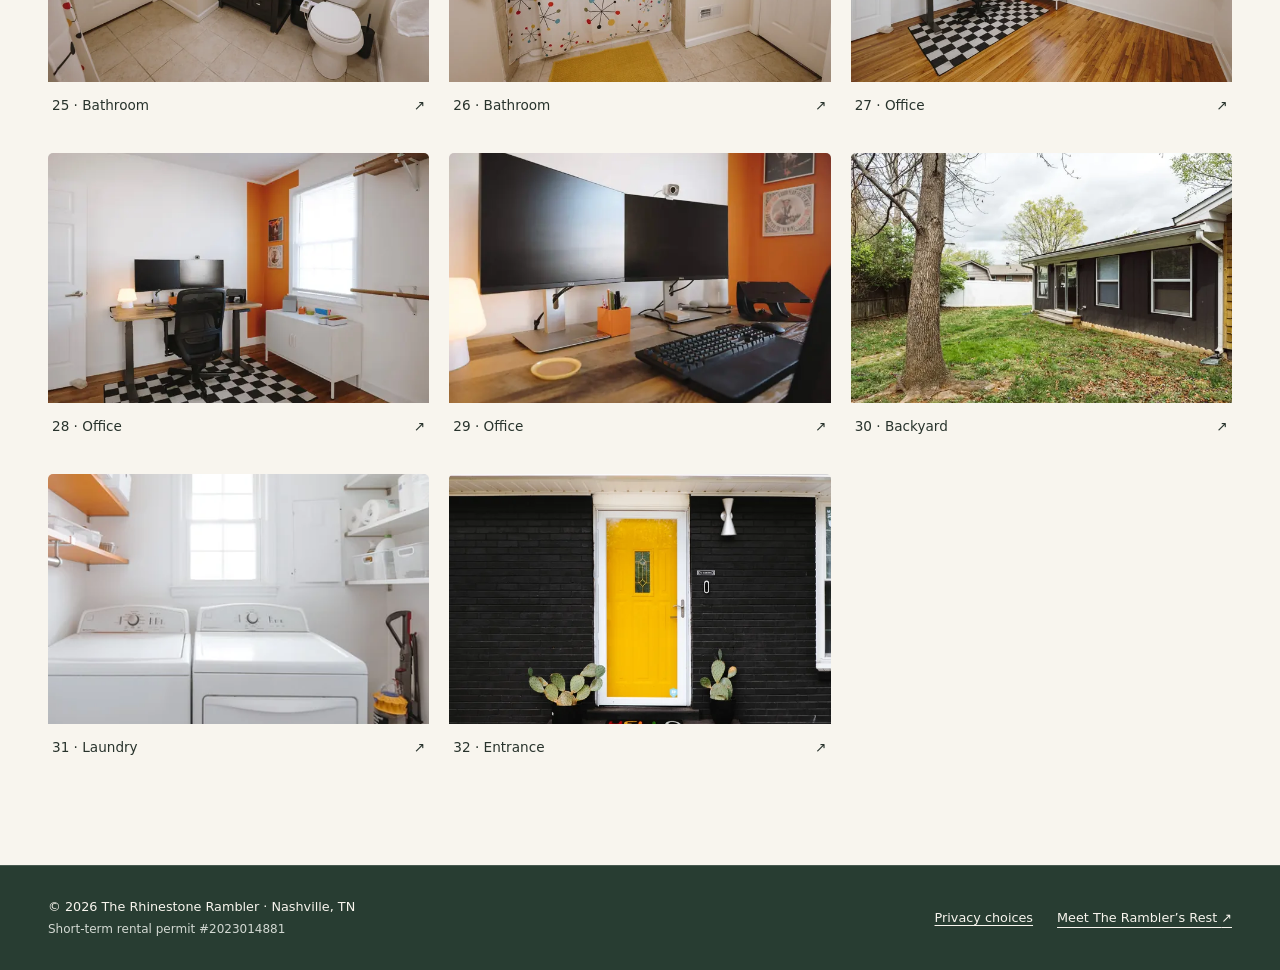
==== commit 9bcae81d: "Add consent-controlled Google Analytics" ====
--- a/photos.html
+++ b/photos.html
@@ -13,8 +13,9 @@
   <meta property="og:url" content="https://therhinestonerambler.com/photos.html">
   <link rel="icon" type="image/svg+xml" href="assets/favicon.svg">
   <link rel="preload" href="assets/fonts/fraunces-latin.woff2" as="font" type="font/woff2" crossorigin>
-  <link rel="stylesheet" href="assets/css/main.css">
+  <link rel="stylesheet" href="assets/css/main.css?v=analytics-20260930">
   <script src="assets/js/main.js?v=originals-20260930" defer></script>
+  <script src="assets/js/analytics.js?v=20260930" defer></script>
 </head>
 <body><a class="skip-link" href="#main">Skip to content</a>  <header class="site-header">
     <div class="container nav-row">
@@ -22,7 +23,7 @@
       <nav class="desktop-nav" aria-label="Main navigation"><a href="index.html#about">Our home</a><a href="index.html#photos">Photos</a><a href="index.html#amenities">Amenities</a><a href="index.html#your-stay">Your stay</a></nav>
       <a class="button nav-book" href="https://www.airbnb.com/h/rhinestonerambler" target="_blank" rel="noopener noreferrer">Check availability <span aria-hidden="true">↗</span></a>
     </div>
-  </header><main id="main" class="section container"><div class="photos-page-heading"><p class="eyebrow">Make yourself at home</p><h1>The photo tour.</h1><p>All 32 photos of The Rhinestone Rambler. Choose a photo for a closer look.</p><a class="text-link" href="index.html#photos">← Back to our home</a></div><div class="all-photos"><a class="photo-tile" href="assets/images/photo-01.webp?v=originals-20260930" data-photo="0"><figure><img src="assets/images/photo-01-small.webp?v=originals-20260930" width="2048" height="1363" alt="Open-plan living room and kitchen with a generous olive-green sectional." loading="lazy" decoding="async" srcset="assets/images/photo-01-small.webp?v=originals-20260930 640w, assets/images/photo-01-medium.webp?v=originals-20260930 1280w, assets/images/photo-01.webp?v=originals-20260930 2048w" sizes="(max-width: 760px) calc((100vw - 52px) / 2), (max-width: 1336px) calc((100vw - 136px) / 3), 400px"><figcaption>01 · Living room<span aria-hidden="true">↗</span></figcaption></figure></a><a class="photo-tile" href="assets/images/photo-02.webp?v=originals-20260930" data-photo="1"><figure><img src="assets/images/photo-02-small.webp?v=originals-20260930" width="2048" height="1363" alt="An oversized couch for slow mornings and movie nights." loading="lazy" decoding="async" srcset="assets/images/photo-02-small.webp?v=originals-20260930 640w, assets/images/photo-02-medium.webp?v=originals-20260930 1280w, assets/images/photo-02.webp?v=originals-20260930 2048w" sizes="(max-width: 760px) calc((100vw - 52px) / 2), (max-width: 1336px) calc((100vw - 136px) / 3), 400px"><figcaption>02 · Living room<span aria-hidden="true">↗</span></figcaption></figure></a><a class="photo-tile" href="assets/images/photo-03.webp?v=originals-20260930" data-photo="2"><figure><img src="assets/images/photo-03-small.webp?v=originals-20260930" width="2048" height="1363" alt="Mid-century furniture, favorite records, and an art TV." loading="lazy" decoding="async" srcset="assets/images/photo-03-small.webp?v=originals-20260930 640w, assets/images/photo-03-medium.webp?v=originals-20260930 1280w, assets/images/photo-03.webp?v=originals-20260930 2048w" sizes="(max-width: 760px) calc((100vw - 52px) / 2), (max-width: 1336px) calc((100vw - 136px) / 3), 400px"><figcaption>03 · Living room<span aria-hidden="true">↗</span></figcaption></figure></a><a class="photo-tile" href="assets/images/photo-04.webp?v=originals-20260930" data-photo="3"><figure><img src="assets/images/photo-04-small.webp?v=originals-20260930" width="1638" height="2048" alt="A closer look at the art TV, record player, and collected artwork." loading="lazy" decoding="async" srcset="assets/images/photo-04-small.webp?v=originals-20260930 512w, assets/images/photo-04-medium.webp?v=originals-20260930 1024w, assets/images/photo-04.webp?v=originals-20260930 1638w" sizes="(max-width: 760px) calc((100vw - 52px) / 2), (max-width: 1336px) calc((100vw - 136px) / 3), 400px"><figcaption>04 · Living room<span aria-hidden="true">↗</span></figcaption></figure></a><a class="photo-tile" href="assets/images/photo-05.webp?v=originals-20260930" data-photo="4"><figure><img src="assets/images/photo-05-small.webp?v=originals-20260930" width="2048" height="1363" alt="A welcoming foyer with a vintage dresser, round mirror, and bench." loading="lazy" decoding="async" srcset="assets/images/photo-05-small.webp?v=originals-20260930 640w, assets/images/photo-05-medium.webp?v=originals-20260930 1280w, assets/images/photo-05.webp?v=originals-20260930 2048w" sizes="(max-width: 760px) calc((100vw - 52px) / 2), (max-width: 1336px) calc((100vw - 136px) / 3), 400px"><figcaption>05 · Entryway<span aria-hidden="true">↗</span></figcaption></figure></a><a class="photo-tile" href="assets/images/photo-06.webp?v=originals-20260930" data-photo="5"><figure><img src="assets/images/photo-06-small.webp?v=originals-20260930" width="2048" height="1638" alt="A wood breakfast bar and white stools in the open kitchen." loading="lazy" decoding="async" srcset="assets/images/photo-06-small.webp?v=originals-20260930 640w, assets/images/photo-06-medium.webp?v=originals-20260930 1280w, assets/images/photo-06.webp?v=originals-20260930 2048w" sizes="(max-width: 760px) calc((100vw - 52px) / 2), (max-width: 1336px) calc((100vw - 136px) / 3), 400px"><figcaption>06 · Kitchen<span aria-hidden="true">↗</span></figcaption></figure></a><a class="photo-tile" href="assets/images/photo-07.webp?v=originals-20260930" data-photo="6"><figure><img src="assets/images/photo-07-small.webp?v=originals-20260930" width="2048" height="1363" alt="Pull up a seat at the kitchen counter." loading="lazy" decoding="async" srcset="assets/images/photo-07-small.webp?v=originals-20260930 640w, assets/images/photo-07-medium.webp?v=originals-20260930 1280w, assets/images/photo-07.webp?v=originals-20260930 2048w" sizes="(max-width: 760px) calc((100vw - 52px) / 2), (max-width: 1336px) calc((100vw - 136px) / 3), 400px"><figcaption>07 · Kitchen<span aria-hidden="true">↗</span></figcaption></figure></a><a class="photo-tile" href="assets/images/photo-08.webp?v=originals-20260930" data-photo="7"><figure><img src="assets/images/photo-08-small.webp?v=originals-20260930" width="1363" height="2048" alt="The coffee corner, with a Keurig and a sunny window." loading="lazy" decoding="async" srcset="assets/images/photo-08-small.webp?v=originals-20260930 426w, assets/images/photo-08-medium.webp?v=originals-20260930 852w, assets/images/photo-08.webp?v=originals-20260930 1363w" sizes="(max-width: 760px) calc((100vw - 52px) / 2), (max-width: 1336px) calc((100vw - 136px) / 3), 400px"><figcaption>08 · Kitchen<span aria-hidden="true">↗</span></figcaption></figure></a><a class="photo-tile" href="assets/images/photo-09.webp?v=originals-20260930" data-photo="8"><figure><img src="assets/images/photo-09-small.webp?v=originals-20260930" width="1363" height="2048" alt="A view through the bright kitchen toward the living room." loading="lazy" decoding="async" srcset="assets/images/photo-09-small.webp?v=originals-20260930 426w, assets/images/photo-09-medium.webp?v=originals-20260930 852w, assets/images/photo-09.webp?v=originals-20260930 1363w" sizes="(max-width: 760px) calc((100vw - 52px) / 2), (max-width: 1336px) calc((100vw - 136px) / 3), 400px"><figcaption>09 · Kitchen<span aria-hidden="true">↗</span></figcaption></figure></a><a class="photo-tile" href="assets/images/photo-10.webp?v=originals-20260930" data-photo="9"><figure><img src="assets/images/photo-10-small.webp?v=originals-20260930" width="2048" height="1363" alt="A gas range, matching appliances, and space to cook." loading="lazy" decoding="async" srcset="assets/images/photo-10-small.webp?v=originals-20260930 640w, assets/images/photo-10-medium.webp?v=originals-20260930 1280w, assets/images/photo-10.webp?v=originals-20260930 2048w" sizes="(max-width: 760px) calc((100vw - 52px) / 2), (max-width: 1336px) calc((100vw - 136px) / 3), 400px"><figcaption>10 · Kitchen<span aria-hidden="true">↗</span></figcaption></figure></a><a class="photo-tile" href="assets/images/photo-11.webp?v=originals-20260930" data-photo="10"><figure><img src="assets/images/photo-11-small.webp?v=originals-20260930" width="2048" height="1363" alt="Vintage wood furniture and favorite pieces in the kitchen." loading="lazy" decoding="async" srcset="assets/images/photo-11-small.webp?v=originals-20260930 640w, assets/images/photo-11-medium.webp?v=originals-20260930 1280w, assets/images/photo-11.webp?v=originals-20260930 2048w" sizes="(max-width: 760px) calc((100vw - 52px) / 2), (max-width: 1336px) calc((100vw - 136px) / 3), 400px"><figcaption>11 · Kitchen<span aria-hidden="true">↗</span></figcaption></figure></a><a class="photo-tile" href="assets/images/photo-12.webp?v=originals-20260930" data-photo="11"><figure><img src="assets/images/photo-12-small.webp?v=originals-20260930" width="1363" height="2048" alt="A glimpse of the breakfast bar in the entryway mirror." loading="lazy" decoding="async" srcset="assets/images/photo-12-small.webp?v=originals-20260930 426w, assets/images/photo-12-medium.webp?v=originals-20260930 852w, assets/images/photo-12.webp?v=originals-20260930 1363w" sizes="(max-width: 760px) calc((100vw - 52px) / 2), (max-width: 1336px) calc((100vw - 136px) / 3), 400px"><figcaption>12 · Kitchen<span aria-hidden="true">↗</span></figcaption></figure></a><a class="photo-tile" href="assets/images/photo-13.webp?v=originals-20260930" data-photo="12"><figure><img src="assets/images/photo-13-small.webp?v=originals-20260930" width="2048" height="1363" alt="The bonus room, with dining space, vintage seating, and a tiki bar." loading="lazy" decoding="async" srcset="assets/images/photo-13-small.webp?v=originals-20260930 640w, assets/images/photo-13-medium.webp?v=originals-20260930 1280w, assets/images/photo-13.webp?v=originals-20260930 2048w" sizes="(max-width: 760px) calc((100vw - 52px) / 2), (max-width: 1336px) calc((100vw - 136px) / 3), 400px"><figcaption>13 · Sunroom<span aria-hidden="true">↗</span></figcaption></figure></a><a class="photo-tile" href="assets/images/photo-14.webp?v=originals-20260930" data-photo="13"><figure><img src="assets/images/photo-14-small.webp?v=originals-20260930" width="2048" height="1363" alt="Vintage furnishings against the sunroom’s brick wall." loading="lazy" decoding="async" srcset="assets/images/photo-14-small.webp?v=originals-20260930 640w, assets/images/photo-14-medium.webp?v=originals-20260930 1280w, assets/images/photo-14.webp?v=originals-20260930 2048w" sizes="(max-width: 760px) calc((100vw - 52px) / 2), (max-width: 1336px) calc((100vw - 136px) / 3), 400px"><figcaption>14 · Sunroom<span aria-hidden="true">↗</span></figcaption></figure></a><a class="photo-tile" href="assets/images/photo-15.webp?v=originals-20260930" data-photo="14"><figure><img src="assets/images/photo-15-small.webp?v=originals-20260930" width="2048" height="1363" alt="The tiki corner. The small fridge is reserved for our personal use." loading="lazy" decoding="async" srcset="assets/images/photo-15-small.webp?v=originals-20260930 640w, assets/images/photo-15-medium.webp?v=originals-20260930 1280w, assets/images/photo-15.webp?v=originals-20260930 2048w" sizes="(max-width: 760px) calc((100vw - 52px) / 2), (max-width: 1336px) calc((100vw - 136px) / 3), 400px"><figcaption>15 · Tiki bar<span aria-hidden="true">↗</span></figcaption></figure></a><a class="photo-tile" href="assets/images/photo-16.webp?v=originals-20260930" data-photo="15"><figure><img src="assets/images/photo-16-small.webp?v=originals-20260930" width="2048" height="1363" alt="A full-size bed, blue bedding, and retro wall stripes." loading="lazy" decoding="async" srcset="assets/images/photo-16-small.webp?v=originals-20260930 640w, assets/images/photo-16-medium.webp?v=originals-20260930 1280w, assets/images/photo-16.webp?v=originals-20260930 2048w" sizes="(max-width: 760px) calc((100vw - 52px) / 2), (max-width: 1336px) calc((100vw - 136px) / 3), 400px"><figcaption>16 · Second bedroom<span aria-hidden="true">↗</span></figcaption></figure></a><a class="photo-tile" href="assets/images/photo-17.webp?v=originals-20260930" data-photo="16"><figure><img src="assets/images/photo-17-small.webp?v=originals-20260930" width="2048" height="1363" alt="The colorful front bedroom with windows and a desk." loading="lazy" decoding="async" srcset="assets/images/photo-17-small.webp?v=originals-20260930 640w, assets/images/photo-17-medium.webp?v=originals-20260930 1280w, assets/images/photo-17.webp?v=originals-20260930 2048w" sizes="(max-width: 760px) calc((100vw - 52px) / 2), (max-width: 1336px) calc((100vw - 136px) / 3), 400px"><figcaption>17 · Second bedroom<span aria-hidden="true">↗</span></figcaption></figure></a><a class="photo-tile" href="assets/images/photo-18.webp?v=originals-20260930" data-photo="17"><figure><img src="assets/images/photo-18-small.webp?v=originals-20260930" width="2048" height="1363" alt="A bright corner bedroom with a full-size bed." loading="lazy" decoding="async" srcset="assets/images/photo-18-small.webp?v=originals-20260930 640w, assets/images/photo-18-medium.webp?v=originals-20260930 1280w, assets/images/photo-18.webp?v=originals-20260930 2048w" sizes="(max-width: 760px) calc((100vw - 52px) / 2), (max-width: 1336px) calc((100vw - 136px) / 3), 400px"><figcaption>18 · Second bedroom<span aria-hidden="true">↗</span></figcaption></figure></a><a class="photo-tile" href="assets/images/photo-19.webp?v=originals-20260930" data-photo="18"><figure><img src="assets/images/photo-19-small.webp?v=originals-20260930" width="2048" height="1363" alt="The bedroom workstation and colorful painted details." loading="lazy" decoding="async" srcset="assets/images/photo-19-small.webp?v=originals-20260930 640w, assets/images/photo-19-medium.webp?v=originals-20260930 1280w, assets/images/photo-19.webp?v=originals-20260930 2048w" sizes="(max-width: 760px) calc((100vw - 52px) / 2), (max-width: 1336px) calc((100vw - 136px) / 3), 400px"><figcaption>19 · Second bedroom<span aria-hidden="true">↗</span></figcaption></figure></a><a class="photo-tile" href="assets/images/photo-20.webp?v=originals-20260930" data-photo="19"><figure><img src="assets/images/photo-20-small.webp?v=originals-20260930" width="2048" height="1363" alt="The main bedroom, with a king bed, windows, and skylights." loading="lazy" decoding="async" srcset="assets/images/photo-20-small.webp?v=originals-20260930 640w, assets/images/photo-20-medium.webp?v=originals-20260930 1280w, assets/images/photo-20.webp?v=originals-20260930 2048w" sizes="(max-width: 760px) calc((100vw - 52px) / 2), (max-width: 1336px) calc((100vw - 136px) / 3), 400px"><figcaption>20 · King bedroom<span aria-hidden="true">↗</span></figcaption></figure></a><a class="photo-tile" href="assets/images/photo-21.webp?v=originals-20260930" data-photo="20"><figure><img src="assets/images/photo-21-small.webp" width="640" height="426" alt="A vintage dresser and mirror in the main bedroom." loading="lazy" decoding="async"><figcaption>21 · King bedroom<span aria-hidden="true">↗</span></figcaption></figure></a><a class="photo-tile" href="assets/images/photo-22.webp?v=originals-20260930" data-photo="21"><figure><img src="assets/images/photo-22-small.webp?v=originals-20260930" width="2048" height="1363" alt="Green bedding and warm wood furniture in the main bedroom." loading="lazy" decoding="async" srcset="assets/images/photo-22-small.webp?v=originals-20260930 640w, assets/images/photo-22-medium.webp?v=originals-20260930 1280w, assets/images/photo-22.webp?v=originals-20260930 2048w" sizes="(max-width: 760px) calc((100vw - 52px) / 2), (max-width: 1336px) calc((100vw - 136px) / 3), 400px"><figcaption>22 · King bedroom<span aria-hidden="true">↗</span></figcaption></figure></a><a class="photo-tile" href="assets/images/photo-23.webp?v=originals-20260930" data-photo="22"><figure><img src="assets/images/photo-23-small.webp" width="640" height="426" alt="A mid-century chest of drawers and a bright window." loading="lazy" decoding="async"><figcaption>23 · King bedroom<span aria-hidden="true">↗</span></figcaption></figure></a><a class="photo-tile" href="assets/images/photo-24.webp?v=originals-20260930" data-photo="23"><figure><img src="assets/images/photo-24-small.webp?v=originals-20260930" width="1363" height="2048" alt="The full bathroom with a tub and shower combination." loading="lazy" decoding="async" srcset="assets/images/photo-24-small.webp?v=originals-20260930 426w, assets/images/photo-24-medium.webp?v=originals-20260930 852w, assets/images/photo-24.webp?v=originals-20260930 1363w" sizes="(max-width: 760px) calc((100vw - 52px) / 2), (max-width: 1336px) calc((100vw - 136px) / 3), 400px"><figcaption>24 · Bathroom<span aria-hidden="true">↗</span></figcaption></figure></a><a class="photo-tile" href="assets/images/photo-25.webp?v=originals-20260930" data-photo="24"><figure><img src="assets/images/photo-25-small.webp?v=originals-20260930" width="2048" height="1363" alt="The bathroom vanity and toilet with bidet attachment." loading="lazy" decoding="async" srcset="assets/images/photo-25-small.webp?v=originals-20260930 640w, assets/images/photo-25-medium.webp?v=originals-20260930 1280w, assets/images/photo-25.webp?v=originals-20260930 2048w" sizes="(max-width: 760px) calc((100vw - 52px) / 2), (max-width: 1336px) calc((100vw - 136px) / 3), 400px"><figcaption>25 · Bathroom<span aria-hidden="true">↗</span></figcaption></figure></a><a class="photo-tile" href="assets/images/photo-26.webp?v=originals-20260930" data-photo="25"><figure><img src="assets/images/photo-26-small.webp?v=originals-20260930" width="2048" height="1363" alt="The tub and shower with a playful patterned curtain." loading="lazy" decoding="async" srcset="assets/images/photo-26-small.webp?v=originals-20260930 640w, assets/images/photo-26-medium.webp?v=originals-20260930 1280w, assets/images/photo-26.webp?v=originals-20260930 2048w" sizes="(max-width: 760px) calc((100vw - 52px) / 2), (max-width: 1336px) calc((100vw - 136px) / 3), 400px"><figcaption>26 · Bathroom<span aria-hidden="true">↗</span></figcaption></figure></a><a class="photo-tile" href="assets/images/photo-27.webp?v=originals-20260930" data-photo="26"><figure><img src="assets/images/photo-27-small.webp?v=originals-20260930" width="2048" height="1363" alt="A dedicated office with a desk and space to hang clothes." loading="lazy" decoding="async" srcset="assets/images/photo-27-small.webp?v=originals-20260930 640w, assets/images/photo-27-medium.webp?v=originals-20260930 1280w, assets/images/photo-27.webp?v=originals-20260930 2048w" sizes="(max-width: 760px) calc((100vw - 52px) / 2), (max-width: 1336px) calc((100vw - 136px) / 3), 400px"><figcaption>27 · Office<span aria-hidden="true">↗</span></figcaption></figure></a><a class="photo-tile" href="assets/images/photo-28.webp?v=originals-20260930" data-photo="27"><figure><img src="assets/images/photo-28-small.webp" width="640" height="426" alt="A bright workspace with a chair, desk, and two monitors." loading="lazy" decoding="async"><figcaption>28 · Office<span aria-hidden="true">↗</span></figcaption></figure></a><a class="photo-tile" href="assets/images/photo-29.webp?v=originals-20260930" data-photo="28"><figure><img src="assets/images/photo-29-small.webp" width="640" height="426" alt="Dual monitors and a USB-C hub, ready for your laptop." loading="lazy" decoding="async"><figcaption>29 · Office<span aria-hidden="true">↗</span></figcaption></figure></a><a class="photo-tile" href="assets/images/photo-30.webp?v=originals-20260930" data-photo="29"><figure><img src="assets/images/photo-30-small.webp" width="640" height="426" alt="Our private backyard. Please note that it is not fully fenced." loading="lazy" decoding="async"><figcaption>30 · Backyard<span aria-hidden="true">↗</span></figcaption></figure></a><a class="photo-tile" href="assets/images/photo-31.webp?v=originals-20260930" data-photo="30"><figure><img src="assets/images/photo-31-small.webp?v=originals-20260930" width="1363" height="2048" alt="A full-size washer and dryer for your stay." loading="lazy" decoding="async" srcset="assets/images/photo-31-small.webp?v=originals-20260930 426w, assets/images/photo-31-medium.webp?v=originals-20260930 852w, assets/images/photo-31.webp?v=originals-20260930 1363w" sizes="(max-width: 760px) calc((100vw - 52px) / 2), (max-width: 1336px) calc((100vw - 136px) / 3), 400px"><figcaption>31 · Laundry<span aria-hidden="true">↗</span></figcaption></figure></a><a class="photo-tile" href="assets/images/photo-32.webp?v=originals-20260930" data-photo="31"><figure><img src="assets/images/photo-32-small.webp?v=originals-20260930" width="2048" height="1638" alt="Our bright yellow front door. Two steps lead into the home." loading="lazy" decoding="async" srcset="assets/images/photo-32-small.webp?v=originals-20260930 640w, assets/images/photo-32-medium.webp?v=originals-20260930 1280w, assets/images/photo-32.webp?v=originals-20260930 2048w" sizes="(max-width: 760px) calc((100vw - 52px) / 2), (max-width: 1336px) calc((100vw - 136px) / 3), 400px"><figcaption>32 · Entrance<span aria-hidden="true">↗</span></figcaption></figure></a></div></main>  <footer class="site-footer"><div class="container footer-row"><p>© <span id="year">2026</span> The Rhinestone Rambler · Nashville, TN<br><span class="permit">Short-term rental permit #2023014881</span></p><a href="https://theramblersrest.com" target="_blank" rel="noopener noreferrer">Meet The Rambler’s Rest <span aria-hidden="true">↗</span></a></div></footer>
+  </header><main id="main" class="section container"><div class="photos-page-heading"><p class="eyebrow">Make yourself at home</p><h1>The photo tour.</h1><p>All 32 photos of The Rhinestone Rambler. Choose a photo for a closer look.</p><a class="text-link" href="index.html#photos">← Back to our home</a></div><div class="all-photos"><a class="photo-tile" href="assets/images/photo-01.webp?v=originals-20260930" data-photo="0"><figure><img src="assets/images/photo-01-small.webp?v=originals-20260930" width="2048" height="1363" alt="Open-plan living room and kitchen with a generous olive-green sectional." loading="lazy" decoding="async" srcset="assets/images/photo-01-small.webp?v=originals-20260930 640w, assets/images/photo-01-medium.webp?v=originals-20260930 1280w, assets/images/photo-01.webp?v=originals-20260930 2048w" sizes="(max-width: 760px) calc((100vw - 52px) / 2), (max-width: 1336px) calc((100vw - 136px) / 3), 400px"><figcaption>01 · Living room<span aria-hidden="true">↗</span></figcaption></figure></a><a class="photo-tile" href="assets/images/photo-02.webp?v=originals-20260930" data-photo="1"><figure><img src="assets/images/photo-02-small.webp?v=originals-20260930" width="2048" height="1363" alt="An oversized couch for slow mornings and movie nights." loading="lazy" decoding="async" srcset="assets/images/photo-02-small.webp?v=originals-20260930 640w, assets/images/photo-02-medium.webp?v=originals-20260930 1280w, assets/images/photo-02.webp?v=originals-20260930 2048w" sizes="(max-width: 760px) calc((100vw - 52px) / 2), (max-width: 1336px) calc((100vw - 136px) / 3), 400px"><figcaption>02 · Living room<span aria-hidden="true">↗</span></figcaption></figure></a><a class="photo-tile" href="assets/images/photo-03.webp?v=originals-20260930" data-photo="2"><figure><img src="assets/images/photo-03-small.webp?v=originals-20260930" width="2048" height="1363" alt="Mid-century furniture, favorite records, and an art TV." loading="lazy" decoding="async" srcset="assets/images/photo-03-small.webp?v=originals-20260930 640w, assets/images/photo-03-medium.webp?v=originals-20260930 1280w, assets/images/photo-03.webp?v=originals-20260930 2048w" sizes="(max-width: 760px) calc((100vw - 52px) / 2), (max-width: 1336px) calc((100vw - 136px) / 3), 400px"><figcaption>03 · Living room<span aria-hidden="true">↗</span></figcaption></figure></a><a class="photo-tile" href="assets/images/photo-04.webp?v=originals-20260930" data-photo="3"><figure><img src="assets/images/photo-04-small.webp?v=originals-20260930" width="1638" height="2048" alt="A closer look at the art TV, record player, and collected artwork." loading="lazy" decoding="async" srcset="assets/images/photo-04-small.webp?v=originals-20260930 512w, assets/images/photo-04-medium.webp?v=originals-20260930 1024w, assets/images/photo-04.webp?v=originals-20260930 1638w" sizes="(max-width: 760px) calc((100vw - 52px) / 2), (max-width: 1336px) calc((100vw - 136px) / 3), 400px"><figcaption>04 · Living room<span aria-hidden="true">↗</span></figcaption></figure></a><a class="photo-tile" href="assets/images/photo-05.webp?v=originals-20260930" data-photo="4"><figure><img src="assets/images/photo-05-small.webp?v=originals-20260930" width="2048" height="1363" alt="A welcoming foyer with a vintage dresser, round mirror, and bench." loading="lazy" decoding="async" srcset="assets/images/photo-05-small.webp?v=originals-20260930 640w, assets/images/photo-05-medium.webp?v=originals-20260930 1280w, assets/images/photo-05.webp?v=originals-20260930 2048w" sizes="(max-width: 760px) calc((100vw - 52px) / 2), (max-width: 1336px) calc((100vw - 136px) / 3), 400px"><figcaption>05 · Entryway<span aria-hidden="true">↗</span></figcaption></figure></a><a class="photo-tile" href="assets/images/photo-06.webp?v=originals-20260930" data-photo="5"><figure><img src="assets/images/photo-06-small.webp?v=originals-20260930" width="2048" height="1638" alt="A wood breakfast bar and white stools in the open kitchen." loading="lazy" decoding="async" srcset="assets/images/photo-06-small.webp?v=originals-20260930 640w, assets/images/photo-06-medium.webp?v=originals-20260930 1280w, assets/images/photo-06.webp?v=originals-20260930 2048w" sizes="(max-width: 760px) calc((100vw - 52px) / 2), (max-width: 1336px) calc((100vw - 136px) / 3), 400px"><figcaption>06 · Kitchen<span aria-hidden="true">↗</span></figcaption></figure></a><a class="photo-tile" href="assets/images/photo-07.webp?v=originals-20260930" data-photo="6"><figure><img src="assets/images/photo-07-small.webp?v=originals-20260930" width="2048" height="1363" alt="Pull up a seat at the kitchen counter." loading="lazy" decoding="async" srcset="assets/images/photo-07-small.webp?v=originals-20260930 640w, assets/images/photo-07-medium.webp?v=originals-20260930 1280w, assets/images/photo-07.webp?v=originals-20260930 2048w" sizes="(max-width: 760px) calc((100vw - 52px) / 2), (max-width: 1336px) calc((100vw - 136px) / 3), 400px"><figcaption>07 · Kitchen<span aria-hidden="true">↗</span></figcaption></figure></a><a class="photo-tile" href="assets/images/photo-08.webp?v=originals-20260930" data-photo="7"><figure><img src="assets/images/photo-08-small.webp?v=originals-20260930" width="1363" height="2048" alt="The coffee corner, with a Keurig and a sunny window." loading="lazy" decoding="async" srcset="assets/images/photo-08-small.webp?v=originals-20260930 426w, assets/images/photo-08-medium.webp?v=originals-20260930 852w, assets/images/photo-08.webp?v=originals-20260930 1363w" sizes="(max-width: 760px) calc((100vw - 52px) / 2), (max-width: 1336px) calc((100vw - 136px) / 3), 400px"><figcaption>08 · Kitchen<span aria-hidden="true">↗</span></figcaption></figure></a><a class="photo-tile" href="assets/images/photo-09.webp?v=originals-20260930" data-photo="8"><figure><img src="assets/images/photo-09-small.webp?v=originals-20260930" width="1363" height="2048" alt="A view through the bright kitchen toward the living room." loading="lazy" decoding="async" srcset="assets/images/photo-09-small.webp?v=originals-20260930 426w, assets/images/photo-09-medium.webp?v=originals-20260930 852w, assets/images/photo-09.webp?v=originals-20260930 1363w" sizes="(max-width: 760px) calc((100vw - 52px) / 2), (max-width: 1336px) calc((100vw - 136px) / 3), 400px"><figcaption>09 · Kitchen<span aria-hidden="true">↗</span></figcaption></figure></a><a class="photo-tile" href="assets/images/photo-10.webp?v=originals-20260930" data-photo="9"><figure><img src="assets/images/photo-10-small.webp?v=originals-20260930" width="2048" height="1363" alt="A gas range, matching appliances, and space to cook." loading="lazy" decoding="async" srcset="assets/images/photo-10-small.webp?v=originals-20260930 640w, assets/images/photo-10-medium.webp?v=originals-20260930 1280w, assets/images/photo-10.webp?v=originals-20260930 2048w" sizes="(max-width: 760px) calc((100vw - 52px) / 2), (max-width: 1336px) calc((100vw - 136px) / 3), 400px"><figcaption>10 · Kitchen<span aria-hidden="true">↗</span></figcaption></figure></a><a class="photo-tile" href="assets/images/photo-11.webp?v=originals-20260930" data-photo="10"><figure><img src="assets/images/photo-11-small.webp?v=originals-20260930" width="2048" height="1363" alt="Vintage wood furniture and favorite pieces in the kitchen." loading="lazy" decoding="async" srcset="assets/images/photo-11-small.webp?v=originals-20260930 640w, assets/images/photo-11-medium.webp?v=originals-20260930 1280w, assets/images/photo-11.webp?v=originals-20260930 2048w" sizes="(max-width: 760px) calc((100vw - 52px) / 2), (max-width: 1336px) calc((100vw - 136px) / 3), 400px"><figcaption>11 · Kitchen<span aria-hidden="true">↗</span></figcaption></figure></a><a class="photo-tile" href="assets/images/photo-12.webp?v=originals-20260930" data-photo="11"><figure><img src="assets/images/photo-12-small.webp?v=originals-20260930" width="1363" height="2048" alt="A glimpse of the breakfast bar in the entryway mirror." loading="lazy" decoding="async" srcset="assets/images/photo-12-small.webp?v=originals-20260930 426w, assets/images/photo-12-medium.webp?v=originals-20260930 852w, assets/images/photo-12.webp?v=originals-20260930 1363w" sizes="(max-width: 760px) calc((100vw - 52px) / 2), (max-width: 1336px) calc((100vw - 136px) / 3), 400px"><figcaption>12 · Kitchen<span aria-hidden="true">↗</span></figcaption></figure></a><a class="photo-tile" href="assets/images/photo-13.webp?v=originals-20260930" data-photo="12"><figure><img src="assets/images/photo-13-small.webp?v=originals-20260930" width="2048" height="1363" alt="The bonus room, with dining space, vintage seating, and a tiki bar." loading="lazy" decoding="async" srcset="assets/images/photo-13-small.webp?v=originals-20260930 640w, assets/images/photo-13-medium.webp?v=originals-20260930 1280w, assets/images/photo-13.webp?v=originals-20260930 2048w" sizes="(max-width: 760px) calc((100vw - 52px) / 2), (max-width: 1336px) calc((100vw - 136px) / 3), 400px"><figcaption>13 · Sunroom<span aria-hidden="true">↗</span></figcaption></figure></a><a class="photo-tile" href="assets/images/photo-14.webp?v=originals-20260930" data-photo="13"><figure><img src="assets/images/photo-14-small.webp?v=originals-20260930" width="2048" height="1363" alt="Vintage furnishings against the sunroom’s brick wall." loading="lazy" decoding="async" srcset="assets/images/photo-14-small.webp?v=originals-20260930 640w, assets/images/photo-14-medium.webp?v=originals-20260930 1280w, assets/images/photo-14.webp?v=originals-20260930 2048w" sizes="(max-width: 760px) calc((100vw - 52px) / 2), (max-width: 1336px) calc((100vw - 136px) / 3), 400px"><figcaption>14 · Sunroom<span aria-hidden="true">↗</span></figcaption></figure></a><a class="photo-tile" href="assets/images/photo-15.webp?v=originals-20260930" data-photo="14"><figure><img src="assets/images/photo-15-small.webp?v=originals-20260930" width="2048" height="1363" alt="The tiki corner. The small fridge is reserved for our personal use." loading="lazy" decoding="async" srcset="assets/images/photo-15-small.webp?v=originals-20260930 640w, assets/images/photo-15-medium.webp?v=originals-20260930 1280w, assets/images/photo-15.webp?v=originals-20260930 2048w" sizes="(max-width: 760px) calc((100vw - 52px) / 2), (max-width: 1336px) calc((100vw - 136px) / 3), 400px"><figcaption>15 · Tiki bar<span aria-hidden="true">↗</span></figcaption></figure></a><a class="photo-tile" href="assets/images/photo-16.webp?v=originals-20260930" data-photo="15"><figure><img src="assets/images/photo-16-small.webp?v=originals-20260930" width="2048" height="1363" alt="A full-size bed, blue bedding, and retro wall stripes." loading="lazy" decoding="async" srcset="assets/images/photo-16-small.webp?v=originals-20260930 640w, assets/images/photo-16-medium.webp?v=originals-20260930 1280w, assets/images/photo-16.webp?v=originals-20260930 2048w" sizes="(max-width: 760px) calc((100vw - 52px) / 2), (max-width: 1336px) calc((100vw - 136px) / 3), 400px"><figcaption>16 · Second bedroom<span aria-hidden="true">↗</span></figcaption></figure></a><a class="photo-tile" href="assets/images/photo-17.webp?v=originals-20260930" data-photo="16"><figure><img src="assets/images/photo-17-small.webp?v=originals-20260930" width="2048" height="1363" alt="The colorful front bedroom with windows and a desk." loading="lazy" decoding="async" srcset="assets/images/photo-17-small.webp?v=originals-20260930 640w, assets/images/photo-17-medium.webp?v=originals-20260930 1280w, assets/images/photo-17.webp?v=originals-20260930 2048w" sizes="(max-width: 760px) calc((100vw - 52px) / 2), (max-width: 1336px) calc((100vw - 136px) / 3), 400px"><figcaption>17 · Second bedroom<span aria-hidden="true">↗</span></figcaption></figure></a><a class="photo-tile" href="assets/images/photo-18.webp?v=originals-20260930" data-photo="17"><figure><img src="assets/images/photo-18-small.webp?v=originals-20260930" width="2048" height="1363" alt="A bright corner bedroom with a full-size bed." loading="lazy" decoding="async" srcset="assets/images/photo-18-small.webp?v=originals-20260930 640w, assets/images/photo-18-medium.webp?v=originals-20260930 1280w, assets/images/photo-18.webp?v=originals-20260930 2048w" sizes="(max-width: 760px) calc((100vw - 52px) / 2), (max-width: 1336px) calc((100vw - 136px) / 3), 400px"><figcaption>18 · Second bedroom<span aria-hidden="true">↗</span></figcaption></figure></a><a class="photo-tile" href="assets/images/photo-19.webp?v=originals-20260930" data-photo="18"><figure><img src="assets/images/photo-19-small.webp?v=originals-20260930" width="2048" height="1363" alt="The bedroom workstation and colorful painted details." loading="lazy" decoding="async" srcset="assets/images/photo-19-small.webp?v=originals-20260930 640w, assets/images/photo-19-medium.webp?v=originals-20260930 1280w, assets/images/photo-19.webp?v=originals-20260930 2048w" sizes="(max-width: 760px) calc((100vw - 52px) / 2), (max-width: 1336px) calc((100vw - 136px) / 3), 400px"><figcaption>19 · Second bedroom<span aria-hidden="true">↗</span></figcaption></figure></a><a class="photo-tile" href="assets/images/photo-20.webp?v=originals-20260930" data-photo="19"><figure><img src="assets/images/photo-20-small.webp?v=originals-20260930" width="2048" height="1363" alt="The main bedroom, with a king bed, windows, and skylights." loading="lazy" decoding="async" srcset="assets/images/photo-20-small.webp?v=originals-20260930 640w, assets/images/photo-20-medium.webp?v=originals-20260930 1280w, assets/images/photo-20.webp?v=originals-20260930 2048w" sizes="(max-width: 760px) calc((100vw - 52px) / 2), (max-width: 1336px) calc((100vw - 136px) / 3), 400px"><figcaption>20 · King bedroom<span aria-hidden="true">↗</span></figcaption></figure></a><a class="photo-tile" href="assets/images/photo-21.webp?v=originals-20260930" data-photo="20"><figure><img src="assets/images/photo-21-small.webp" width="640" height="426" alt="A vintage dresser and mirror in the main bedroom." loading="lazy" decoding="async"><figcaption>21 · King bedroom<span aria-hidden="true">↗</span></figcaption></figure></a><a class="photo-tile" href="assets/images/photo-22.webp?v=originals-20260930" data-photo="21"><figure><img src="assets/images/photo-22-small.webp?v=originals-20260930" width="2048" height="1363" alt="Green bedding and warm wood furniture in the main bedroom." loading="lazy" decoding="async" srcset="assets/images/photo-22-small.webp?v=originals-20260930 640w, assets/images/photo-22-medium.webp?v=originals-20260930 1280w, assets/images/photo-22.webp?v=originals-20260930 2048w" sizes="(max-width: 760px) calc((100vw - 52px) / 2), (max-width: 1336px) calc((100vw - 136px) / 3), 400px"><figcaption>22 · King bedroom<span aria-hidden="true">↗</span></figcaption></figure></a><a class="photo-tile" href="assets/images/photo-23.webp?v=originals-20260930" data-photo="22"><figure><img src="assets/images/photo-23-small.webp" width="640" height="426" alt="A mid-century chest of drawers and a bright window." loading="lazy" decoding="async"><figcaption>23 · King bedroom<span aria-hidden="true">↗</span></figcaption></figure></a><a class="photo-tile" href="assets/images/photo-24.webp?v=originals-20260930" data-photo="23"><figure><img src="assets/images/photo-24-small.webp?v=originals-20260930" width="1363" height="2048" alt="The full bathroom with a tub and shower combination." loading="lazy" decoding="async" srcset="assets/images/photo-24-small.webp?v=originals-20260930 426w, assets/images/photo-24-medium.webp?v=originals-20260930 852w, assets/images/photo-24.webp?v=originals-20260930 1363w" sizes="(max-width: 760px) calc((100vw - 52px) / 2), (max-width: 1336px) calc((100vw - 136px) / 3), 400px"><figcaption>24 · Bathroom<span aria-hidden="true">↗</span></figcaption></figure></a><a class="photo-tile" href="assets/images/photo-25.webp?v=originals-20260930" data-photo="24"><figure><img src="assets/images/photo-25-small.webp?v=originals-20260930" width="2048" height="1363" alt="The bathroom vanity and toilet with bidet attachment." loading="lazy" decoding="async" srcset="assets/images/photo-25-small.webp?v=originals-20260930 640w, assets/images/photo-25-medium.webp?v=originals-20260930 1280w, assets/images/photo-25.webp?v=originals-20260930 2048w" sizes="(max-width: 760px) calc((100vw - 52px) / 2), (max-width: 1336px) calc((100vw - 136px) / 3), 400px"><figcaption>25 · Bathroom<span aria-hidden="true">↗</span></figcaption></figure></a><a class="photo-tile" href="assets/images/photo-26.webp?v=originals-20260930" data-photo="25"><figure><img src="assets/images/photo-26-small.webp?v=originals-20260930" width="2048" height="1363" alt="The tub and shower with a playful patterned curtain." loading="lazy" decoding="async" srcset="assets/images/photo-26-small.webp?v=originals-20260930 640w, assets/images/photo-26-medium.webp?v=originals-20260930 1280w, assets/images/photo-26.webp?v=originals-20260930 2048w" sizes="(max-width: 760px) calc((100vw - 52px) / 2), (max-width: 1336px) calc((100vw - 136px) / 3), 400px"><figcaption>26 · Bathroom<span aria-hidden="true">↗</span></figcaption></figure></a><a class="photo-tile" href="assets/images/photo-27.webp?v=originals-20260930" data-photo="26"><figure><img src="assets/images/photo-27-small.webp?v=originals-20260930" width="2048" height="1363" alt="A dedicated office with a desk and space to hang clothes." loading="lazy" decoding="async" srcset="assets/images/photo-27-small.webp?v=originals-20260930 640w, assets/images/photo-27-medium.webp?v=originals-20260930 1280w, assets/images/photo-27.webp?v=originals-20260930 2048w" sizes="(max-width: 760px) calc((100vw - 52px) / 2), (max-width: 1336px) calc((100vw - 136px) / 3), 400px"><figcaption>27 · Office<span aria-hidden="true">↗</span></figcaption></figure></a><a class="photo-tile" href="assets/images/photo-28.webp?v=originals-20260930" data-photo="27"><figure><img src="assets/images/photo-28-small.webp" width="640" height="426" alt="A bright workspace with a chair, desk, and two monitors." loading="lazy" decoding="async"><figcaption>28 · Office<span aria-hidden="true">↗</span></figcaption></figure></a><a class="photo-tile" href="assets/images/photo-29.webp?v=originals-20260930" data-photo="28"><figure><img src="assets/images/photo-29-small.webp" width="640" height="426" alt="Dual monitors and a USB-C hub, ready for your laptop." loading="lazy" decoding="async"><figcaption>29 · Office<span aria-hidden="true">↗</span></figcaption></figure></a><a class="photo-tile" href="assets/images/photo-30.webp?v=originals-20260930" data-photo="29"><figure><img src="assets/images/photo-30-small.webp" width="640" height="426" alt="Our private backyard. Please note that it is not fully fenced." loading="lazy" decoding="async"><figcaption>30 · Backyard<span aria-hidden="true">↗</span></figcaption></figure></a><a class="photo-tile" href="assets/images/photo-31.webp?v=originals-20260930" data-photo="30"><figure><img src="assets/images/photo-31-small.webp?v=originals-20260930" width="1363" height="2048" alt="A full-size washer and dryer for your stay." loading="lazy" decoding="async" srcset="assets/images/photo-31-small.webp?v=originals-20260930 426w, assets/images/photo-31-medium.webp?v=originals-20260930 852w, assets/images/photo-31.webp?v=originals-20260930 1363w" sizes="(max-width: 760px) calc((100vw - 52px) / 2), (max-width: 1336px) calc((100vw - 136px) / 3), 400px"><figcaption>31 · Laundry<span aria-hidden="true">↗</span></figcaption></figure></a><a class="photo-tile" href="assets/images/photo-32.webp?v=originals-20260930" data-photo="31"><figure><img src="assets/images/photo-32-small.webp?v=originals-20260930" width="2048" height="1638" alt="Our bright yellow front door. Two steps lead into the home." loading="lazy" decoding="async" srcset="assets/images/photo-32-small.webp?v=originals-20260930 640w, assets/images/photo-32-medium.webp?v=originals-20260930 1280w, assets/images/photo-32.webp?v=originals-20260930 2048w" sizes="(max-width: 760px) calc((100vw - 52px) / 2), (max-width: 1336px) calc((100vw - 136px) / 3), 400px"><figcaption>32 · Entrance<span aria-hidden="true">↗</span></figcaption></figure></a></div></main>  <footer class="site-footer"><div class="container footer-row"><p>© <span id="year">2026</span> The Rhinestone Rambler · Nashville, TN<br><span class="permit">Short-term rental permit #2023014881</span></p><div class="footer-links"><button type="button" class="privacy-toggle" data-privacy-settings>Privacy choices</button><a href="https://theramblersrest.com" target="_blank" rel="noopener noreferrer">Meet The Rambler’s Rest <span aria-hidden="true">↗</span></a></div></div></footer>
   <dialog class="photo-viewer" id="photo-viewer" aria-labelledby="viewer-title"><div class="viewer-top"><h2 id="viewer-title">A look around the Rambler</h2><button class="viewer-close" type="button" aria-label="Close photo gallery">Close <span aria-hidden="true">×</span></button></div><div class="viewer-stage"><button class="viewer-arrow viewer-prev" type="button" aria-label="Previous photo">←</button><img id="viewer-image" alt=""><button class="viewer-arrow viewer-next" type="button" aria-label="Next photo">→</button></div><div class="viewer-bottom"><p id="viewer-caption" aria-live="polite"></p><p class="viewer-hint">Use arrow keys or swipe to explore</p></div></dialog>
 </body>
 </html>
--- a/assets/css/main.css
+++ b/assets/css/main.css
@@ -9,3 +9,17 @@
 @media(max-width:1100px){.desktop-nav{gap:20px}.nav-row{gap:20px}.desktop-nav a{font-size:.8rem}.nav-book{padding-inline:19px;gap:12px}.stay-layout{gap:55px}.sister-section{gap:45px}.amenity-grid{gap:25px}.photo-grid{grid-template-columns:1fr 1fr}.photo-tile-featured{grid-column:span 2;grid-row:auto}.photo-tile-featured img{height:380px;flex:none}.photo-tile img{height:250px}}
 @media(max-width:760px){.section-heading{align-items:flex-start;flex-direction:column;gap:22px}.section-heading .button{min-height:46px}.photo-grid{gap:20px 12px}.photo-tile-featured img{height:300px}.photo-tile img{height:170px}.photo-tile figcaption{font-size:.8rem;padding:10px 1px 0;align-items:flex-start}.photo-tile figcaption span{display:none}.amenity-grid{grid-template-columns:1fr;gap:30px;margin-top:30px}.amenity-group{padding-top:20px}.amenity-number{margin-bottom:15px}.amenity-group h3{margin-bottom:12px}.amenity-group li{padding-block:4px}.stay-layout{grid-template-columns:1fr;gap:35px}.stay-intro>p:not(.eyebrow){max-width:none}.sleep-summary{max-width:none}.faq-answer{padding-right:0}summary{padding-block:20px}.sister-section{grid-template-columns:1fr;gap:30px}.sister-copy{max-width:none}.booking-section h2{font-size:2.6rem}.photo-viewer{padding:14px 12px}.viewer-top h2{font-size:1rem;max-width:14ch}.viewer-close{min-height:44px;padding:8px 14px;gap:14px}.viewer-stage{gap:6px}.viewer-stage img{width:100%;height:calc(100% - 65px);align-self:flex-start}.viewer-arrow{position:absolute;bottom:0;font-size:1.2rem;min-width:48px;min-height:48px}.viewer-prev{left:calc(50% - 60px)}.viewer-next{right:calc(50% - 60px)}.viewer-bottom #viewer-caption{font-size:.8rem}.all-photos{grid-template-columns:1fr 1fr;gap:24px 12px}.all-photos .photo-tile img{height:190px}}
 @media(max-width:380px){.nav-book{padding-inline:13px;gap:8px}.wordmark{font-size:.94rem}.wordmark-bottom{font-size:1.14rem}.hero-copy{padding-inline:20px}.photo-tile img,.all-photos .photo-tile img{height:145px}.photo-tile-featured img{height:270px}}
+
+/* Small, first-party privacy choice. Analytics never loads before opt-in. */
+.footer-links{display:flex;align-items:center;gap:24px;flex-wrap:wrap}
+.privacy-toggle{appearance:none;border:0;background:none;color:inherit;font:inherit;text-decoration:underline;text-underline-offset:3px;cursor:pointer;padding:0}
+.privacy-toggle:hover{color:var(--gold)}
+.analytics-choice{position:fixed;z-index:1000;left:20px;bottom:20px;width:min(500px,calc(100vw - 40px));padding:22px 24px;background:var(--paper);color:var(--green);box-shadow:0 8px 35px #15201935;border:1px solid var(--line);border-radius:6px}
+.analytics-choice[hidden]{display:none}
+.analytics-choice p{margin:0 0 16px;font-size:.88rem;line-height:1.55}
+.analytics-choice strong{font-family:var(--serif);font-size:1.2rem}
+.analytics-actions{display:flex;gap:10px;flex-wrap:wrap}
+.analytics-actions button{appearance:none;border:1px solid var(--green);background:transparent;color:var(--green);border-radius:4px;padding:9px 14px;font:inherit;font-size:.84rem;font-weight:650;cursor:pointer}
+.analytics-actions button:last-child{background:var(--green);color:var(--cream)}
+.analytics-actions button:hover{box-shadow:inset 0 0 0 1px currentColor}
+@media(max-width:600px){.footer-links{gap:14px}.analytics-choice{left:10px;bottom:10px;width:calc(100vw - 20px);padding:18px}}
